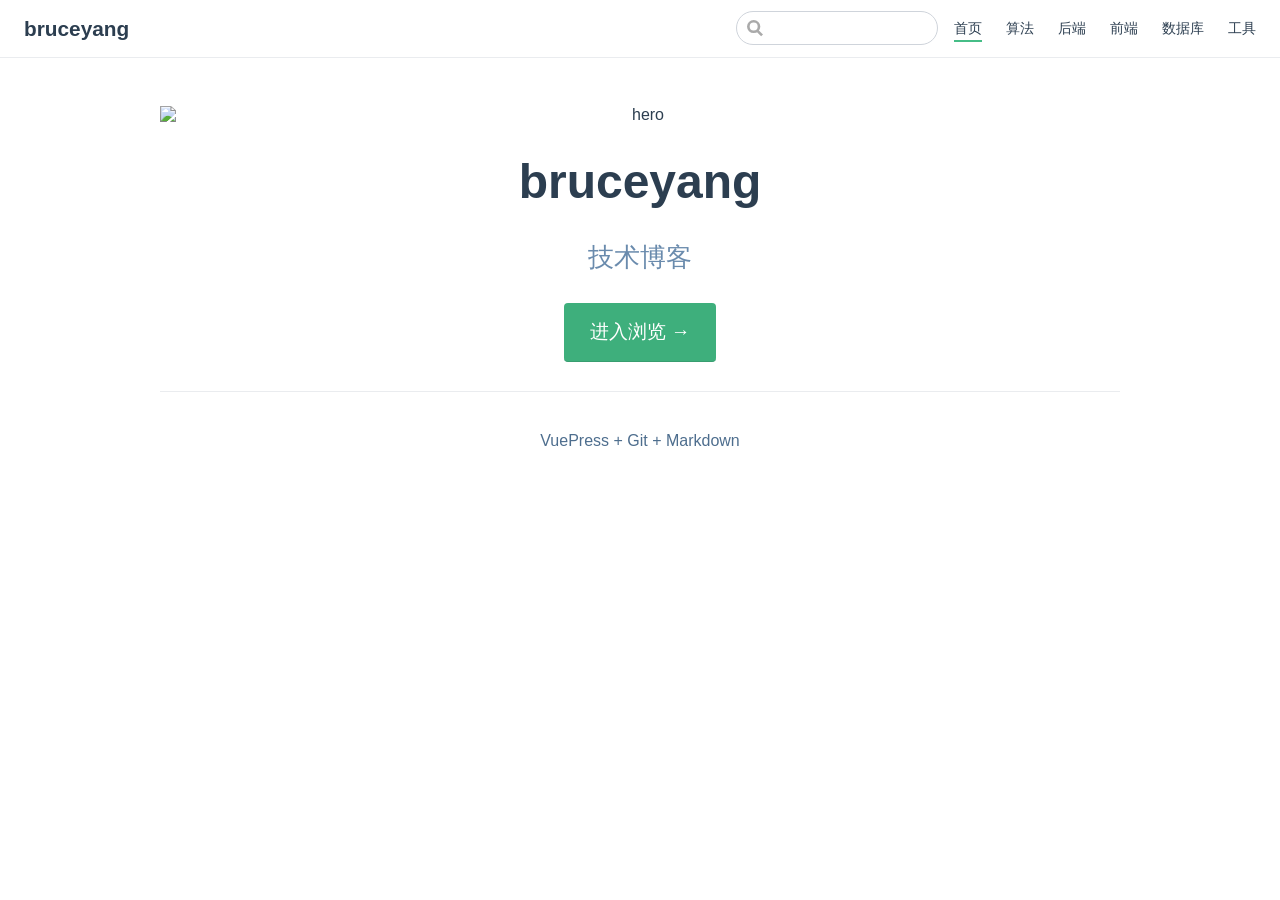
==== index.html @ 674633bb "deploy" ====
<!DOCTYPE html>
<html lang="en-US">
  <head>
    <meta charset="utf-8">
    <meta name="viewport" content="width=device-width,initial-scale=1">
    <title>bruceyang</title>
    <meta name="generator" content="VuePress 1.7.1">
    <link rel="shortcut icon" href="https://avatars1.githubusercontent.com/u/33708068?s=400&amp;u=45d2437867b7706283aa9f1b7300b822e9c85f1b&amp;v=4">
    <link rel="apple-touch-icon" href="https://avatars1.githubusercontent.com/u/33708068?s=400&amp;u=45d2437867b7706283aa9f1b7300b822e9c85f1b&amp;v=4">
    <meta name="description" content="技术博客">
    <meta name="theme-color" content="#3eaf7c">
    <meta name="apple-mobile-web-app-capable" content="yes">
    <meta name="apple-mobile-web-app-status-bar-style" content="black">
    
    <link rel="preload" href="/assets/css/0.styles.e09f4a35.css" as="style"><link rel="preload" href="/assets/js/app.767480c9.js" as="script"><link rel="preload" href="/assets/js/2.3d662a95.js" as="script"><link rel="preload" href="/assets/js/11.85c9d756.js" as="script"><link rel="prefetch" href="/assets/js/10.1e893d32.js"><link rel="prefetch" href="/assets/js/12.300bacba.js"><link rel="prefetch" href="/assets/js/3.816dc6c0.js"><link rel="prefetch" href="/assets/js/4.25270e6b.js"><link rel="prefetch" href="/assets/js/5.0064911a.js"><link rel="prefetch" href="/assets/js/6.7d0ef18d.js"><link rel="prefetch" href="/assets/js/7.396624dc.js"><link rel="prefetch" href="/assets/js/8.11a7ebdc.js"><link rel="prefetch" href="/assets/js/9.10352a20.js">
    <link rel="stylesheet" href="/assets/css/0.styles.e09f4a35.css">
  </head>
  <body>
    <div id="app" data-server-rendered="true"><div class="theme-container no-sidebar"><header class="navbar"><div class="sidebar-button"><svg xmlns="http://www.w3.org/2000/svg" aria-hidden="true" role="img" viewBox="0 0 448 512" class="icon"><path fill="currentColor" d="M436 124H12c-6.627 0-12-5.373-12-12V80c0-6.627 5.373-12 12-12h424c6.627 0 12 5.373 12 12v32c0 6.627-5.373 12-12 12zm0 160H12c-6.627 0-12-5.373-12-12v-32c0-6.627 5.373-12 12-12h424c6.627 0 12 5.373 12 12v32c0 6.627-5.373 12-12 12zm0 160H12c-6.627 0-12-5.373-12-12v-32c0-6.627 5.373-12 12-12h424c6.627 0 12 5.373 12 12v32c0 6.627-5.373 12-12 12z"></path></svg></div> <a href="/" aria-current="page" class="home-link router-link-exact-active router-link-active"><!----> <span class="site-name">bruceyang</span></a> <div class="links"><div class="search-box"><input aria-label="Search" autocomplete="off" spellcheck="false" value=""> <!----></div> <nav class="nav-links can-hide"><div class="nav-item"><a href="/" aria-current="page" class="nav-link router-link-exact-active router-link-active">
  首页
</a></div><div class="nav-item"><a href="/Algorithm/" class="nav-link">
  算法
</a></div><div class="nav-item"><a href="/Java/" class="nav-link">
  后端
</a></div><div class="nav-item"><a href="/Frontend/" class="nav-link">
  前端
</a></div><div class="nav-item"><a href="/Database/" class="nav-link">
  数据库
</a></div><div class="nav-item"><a href="/Tools/" class="nav-link">
  工具
</a></div> <!----></nav></div></header> <div class="sidebar-mask"></div> <aside class="sidebar"><nav class="nav-links"><div class="nav-item"><a href="/" aria-current="page" class="nav-link router-link-exact-active router-link-active">
  首页
</a></div><div class="nav-item"><a href="/Algorithm/" class="nav-link">
  算法
</a></div><div class="nav-item"><a href="/Java/" class="nav-link">
  后端
</a></div><div class="nav-item"><a href="/Frontend/" class="nav-link">
  前端
</a></div><div class="nav-item"><a href="/Database/" class="nav-link">
  数据库
</a></div><div class="nav-item"><a href="/Tools/" class="nav-link">
  工具
</a></div> <!----></nav>  <!----> </aside> <main aria-labelledby="main-title" class="home"><header class="hero"><img src="https://avatars1.githubusercontent.com/u/33708068?s=400&amp;u=45d2437867b7706283aa9f1b7300b822e9c85f1b&amp;v=4" alt="hero"> <h1 id="main-title">
      bruceyang
    </h1> <p class="description">
      技术博客
    </p> <p class="action"><a href="/Database/" class="nav-link action-button">
  进入浏览 →
</a></p></header> <!----> <div class="theme-default-content custom content__default"></div> <div class="footer">
    VuePress + Git + Markdown
  </div></main></div><div class="global-ui"><!----></div></div>
    <script src="/assets/js/app.767480c9.js" defer></script><script src="/assets/js/2.3d662a95.js" defer></script><script src="/assets/js/11.85c9d756.js" defer></script>
  </body>
</html>
---- assets/css/0.styles.e09f4a35.css ----
.medium-zoom-overlay{z-index:100}.medium-zoom-overlay~img{z-index:101}code[class*=language-],pre[class*=language-]{color:#ccc;background:none;font-family:Consolas,Monaco,Andale Mono,Ubuntu Mono,monospace;font-size:1em;text-align:left;white-space:pre;word-spacing:normal;word-break:normal;word-wrap:normal;line-height:1.5;-moz-tab-size:4;-o-tab-size:4;tab-size:4;-webkit-hyphens:none;-ms-hyphens:none;hyphens:none}pre[class*=language-]{padding:1em;margin:.5em 0;overflow:auto}:not(pre)>code[class*=language-],pre[class*=language-]{background:#2d2d2d}:not(pre)>code[class*=language-]{padding:.1em;border-radius:.3em;white-space:normal}.token.block-comment,.token.cdata,.token.comment,.token.doctype,.token.prolog{color:#999}.token.punctuation{color:#ccc}.token.attr-name,.token.deleted,.token.namespace,.token.tag{color:#e2777a}.token.function-name{color:#6196cc}.token.boolean,.token.function,.token.number{color:#f08d49}.token.class-name,.token.constant,.token.property,.token.symbol{color:#f8c555}.token.atrule,.token.builtin,.token.important,.token.keyword,.token.selector{color:#cc99cd}.token.attr-value,.token.char,.token.regex,.token.string,.token.variable{color:#7ec699}.token.entity,.token.operator,.token.url{color:#67cdcc}.token.bold,.token.important{font-weight:700}.token.italic{font-style:italic}.token.entity{cursor:help}.token.inserted{color:green}.theme-default-content code{color:#476582;padding:.25rem .5rem;margin:0;font-size:.85em;background-color:rgba(27,31,35,.05);border-radius:3px}.theme-default-content code .token.deleted{color:#ec5975}.theme-default-content code .token.inserted{color:#3eaf7c}.theme-default-content pre,.theme-default-content pre[class*=language-]{line-height:1.4;padding:1.25rem 1.5rem;margin:.85rem 0;background-color:#282c34;border-radius:6px;overflow:auto}.theme-default-content pre[class*=language-] code,.theme-default-content pre code{color:#fff;padding:0;background-color:transparent;border-radius:0}div[class*=language-]{position:relative;background-color:#282c34;border-radius:6px}div[class*=language-] .highlight-lines{-webkit-user-select:none;-ms-user-select:none;user-select:none;padding-top:1.3rem;position:absolute;top:0;left:0;width:100%;line-height:1.4}div[class*=language-] .highlight-lines .highlighted{background-color:rgba(0,0,0,.66)}div[class*=language-] pre,div[class*=language-] pre[class*=language-]{background:transparent;position:relative;z-index:1}div[class*=language-]:before{position:absolute;z-index:3;top:.8em;right:1em;font-size:.75rem;color:hsla(0,0%,100%,.4)}div[class*=language-]:not(.line-numbers-mode) .line-numbers-wrapper{display:none}div[class*=language-].line-numbers-mode .highlight-lines .highlighted{position:relative}div[class*=language-].line-numbers-mode .highlight-lines .highlighted:before{content:" ";position:absolute;z-index:3;left:0;top:0;display:block;width:3.5rem;height:100%;background-color:rgba(0,0,0,.66)}div[class*=language-].line-numbers-mode pre{padding-left:4.5rem;vertical-align:middle}div[class*=language-].line-numbers-mode .line-numbers-wrapper{position:absolute;top:0;width:3.5rem;text-align:center;color:hsla(0,0%,100%,.3);padding:1.25rem 0;line-height:1.4}div[class*=language-].line-numbers-mode .line-numbers-wrapper br{-webkit-user-select:none;-ms-user-select:none;user-select:none}div[class*=language-].line-numbers-mode .line-numbers-wrapper .line-number{position:relative;z-index:4;-webkit-user-select:none;-ms-user-select:none;user-select:none;font-size:.85em}div[class*=language-].line-numbers-mode:after{content:"";position:absolute;z-index:2;top:0;left:0;width:3.5rem;height:100%;border-radius:6px 0 0 6px;border-right:1px solid rgba(0,0,0,.66);background-color:#282c34}div[class~=language-js]:before{content:"js"}div[class~=language-ts]:before{content:"ts"}div[class~=language-html]:before{content:"html"}div[class~=language-md]:before{content:"md"}div[class~=language-vue]:before{content:"vue"}div[class~=language-css]:before{content:"css"}div[class~=language-sass]:before{content:"sass"}div[class~=language-scss]:before{content:"scss"}div[class~=language-less]:before{content:"less"}div[class~=language-stylus]:before{content:"stylus"}div[class~=language-go]:before{content:"go"}div[class~=language-java]:before{content:"java"}div[class~=language-c]:before{content:"c"}div[class~=language-sh]:before{content:"sh"}div[class~=language-yaml]:before{content:"yaml"}div[class~=language-py]:before{content:"py"}div[class~=language-docker]:before{content:"docker"}div[class~=language-dockerfile]:before{content:"dockerfile"}div[class~=language-makefile]:before{content:"makefile"}div[class~=language-javascript]:before{content:"js"}div[class~=language-typescript]:before{content:"ts"}div[class~=language-markup]:before{content:"html"}div[class~=language-markdown]:before{content:"md"}div[class~=language-json]:before{content:"json"}div[class~=language-ruby]:before{content:"rb"}div[class~=language-python]:before{content:"py"}div[class~=language-bash]:before{content:"sh"}div[class~=language-php]:before{content:"php"}.custom-block .custom-block-title{font-weight:600;margin-bottom:-.4rem}.custom-block.danger,.custom-block.tip,.custom-block.warning{padding:.1rem 1.5rem;border-left-width:.5rem;border-left-style:solid;margin:1rem 0}.custom-block.tip{background-color:#f3f5f7;border-color:#42b983}.custom-block.warning{background-color:rgba(255,229,100,.3);border-color:#e7c000;color:#6b5900}.custom-block.warning .custom-block-title{color:#b29400}.custom-block.warning a{color:#2c3e50}.custom-block.danger{background-color:#ffe6e6;border-color:#c00;color:#4d0000}.custom-block.danger .custom-block-title{color:#900}.custom-block.danger a{color:#2c3e50}.custom-block.details{display:block;position:relative;border-radius:2px;margin:1.6em 0;padding:1.6em;background-color:#eee}.custom-block.details h4{margin-top:0}.custom-block.details figure:last-child,.custom-block.details p:last-child{margin-bottom:0;padding-bottom:0}.custom-block.details summary{outline:none;cursor:pointer}.arrow{display:inline-block;width:0;height:0}.arrow.up{border-bottom:6px solid #ccc}.arrow.down,.arrow.up{border-left:4px solid transparent;border-right:4px solid transparent}.arrow.down{border-top:6px solid #ccc}.arrow.right{border-left:6px solid #ccc}.arrow.left,.arrow.right{border-top:4px solid transparent;border-bottom:4px solid transparent}.arrow.left{border-right:6px solid #ccc}.theme-default-content:not(.custom){max-width:740px;margin:0 auto;padding:2rem 2.5rem}@media (max-width:959px){.theme-default-content:not(.custom){padding:2rem}}@media (max-width:419px){.theme-default-content:not(.custom){padding:1.5rem}}.table-of-contents .badge{vertical-align:middle}body,html{padding:0;margin:0;background-color:#fff}body{font-family:-apple-system,BlinkMacSystemFont,Segoe UI,Roboto,Oxygen,Ubuntu,Cantarell,Fira Sans,Droid Sans,Helvetica Neue,sans-serif;-webkit-font-smoothing:antialiased;-moz-osx-font-smoothing:grayscale;font-size:16px;color:#2c3e50}.page{padding-left:20rem}.navbar{z-index:20;right:0;height:3.6rem;background-color:#fff;box-sizing:border-box;border-bottom:1px solid #eaecef}.navbar,.sidebar-mask{position:fixed;top:0;left:0}.sidebar-mask{z-index:9;width:100vw;height:100vh;display:none}.sidebar{font-size:16px;background-color:#fff;width:20rem;position:fixed;z-index:10;margin:0;top:3.6rem;left:0;bottom:0;box-sizing:border-box;border-right:1px solid #eaecef;overflow-y:auto}.theme-default-content:not(.custom)>:first-child{margin-top:3.6rem}.theme-default-content:not(.custom) a:hover{text-decoration:underline}.theme-default-content:not(.custom) p.demo{padding:1rem 1.5rem;border:1px solid #ddd;border-radius:4px}.theme-default-content:not(.custom) img{max-width:100%}.theme-default-content.custom{padding:0;margin:0}.theme-default-content.custom img{max-width:100%}a{font-weight:500;text-decoration:none}a,p a code{color:#3eaf7c}p a code{font-weight:400}kbd{background:#eee;border:.15rem solid #ddd;border-bottom:.25rem solid #ddd;border-radius:.15rem;padding:0 .15em}blockquote{font-size:1rem;color:#999;border-left:.2rem solid #dfe2e5;margin:1rem 0;padding:.25rem 0 .25rem 1rem}blockquote>p{margin:0}ol,ul{padding-left:1.2em}strong{font-weight:600}h1,h2,h3,h4,h5,h6{font-weight:600;line-height:1.25}.theme-default-content:not(.custom)>h1,.theme-default-content:not(.custom)>h2,.theme-default-content:not(.custom)>h3,.theme-default-content:not(.custom)>h4,.theme-default-content:not(.custom)>h5,.theme-default-content:not(.custom)>h6{margin-top:-3.1rem;padding-top:4.6rem;margin-bottom:0}.theme-default-content:not(.custom)>h1:first-child,.theme-default-content:not(.custom)>h2:first-child,.theme-default-content:not(.custom)>h3:first-child,.theme-default-content:not(.custom)>h4:first-child,.theme-default-content:not(.custom)>h5:first-child,.theme-default-content:not(.custom)>h6:first-child{margin-top:-1.5rem;margin-bottom:1rem}.theme-default-content:not(.custom)>h1:first-child+.custom-block,.theme-default-content:not(.custom)>h1:first-child+p,.theme-default-content:not(.custom)>h1:first-child+pre,.theme-default-content:not(.custom)>h2:first-child+.custom-block,.theme-default-content:not(.custom)>h2:first-child+p,.theme-default-content:not(.custom)>h2:first-child+pre,.theme-default-content:not(.custom)>h3:first-child+.custom-block,.theme-default-content:not(.custom)>h3:first-child+p,.theme-default-content:not(.custom)>h3:first-child+pre,.theme-default-content:not(.custom)>h4:first-child+.custom-block,.theme-default-content:not(.custom)>h4:first-child+p,.theme-default-content:not(.custom)>h4:first-child+pre,.theme-default-content:not(.custom)>h5:first-child+.custom-block,.theme-default-content:not(.custom)>h5:first-child+p,.theme-default-content:not(.custom)>h5:first-child+pre,.theme-default-content:not(.custom)>h6:first-child+.custom-block,.theme-default-content:not(.custom)>h6:first-child+p,.theme-default-content:not(.custom)>h6:first-child+pre{margin-top:2rem}h1:hover .header-anchor,h2:hover .header-anchor,h3:hover .header-anchor,h4:hover .header-anchor,h5:hover .header-anchor,h6:hover .header-anchor{opacity:1}h1{font-size:2.2rem}h2{font-size:1.65rem;padding-bottom:.3rem;border-bottom:1px solid #eaecef}h3{font-size:1.35rem}a.header-anchor{font-size:.85em;float:left;margin-left:-.87em;padding-right:.23em;margin-top:.125em;opacity:0}a.header-anchor:hover{text-decoration:none}.line-number,code,kbd{font-family:source-code-pro,Menlo,Monaco,Consolas,Courier New,monospace}ol,p,ul{line-height:1.7}hr{border:0;border-top:1px solid #eaecef}table{border-collapse:collapse;margin:1rem 0;display:block;overflow-x:auto}tr{border-top:1px solid #dfe2e5}tr:nth-child(2n){background-color:#f6f8fa}td,th{border:1px solid #dfe2e5;padding:.6em 1em}.theme-container.sidebar-open .sidebar-mask{display:block}.theme-container.no-navbar .theme-default-content:not(.custom)>h1,.theme-container.no-navbar h2,.theme-container.no-navbar h3,.theme-container.no-navbar h4,.theme-container.no-navbar h5,.theme-container.no-navbar h6{margin-top:1.5rem;padding-top:0}.theme-container.no-navbar .sidebar{top:0}@media (min-width:720px){.theme-container.no-sidebar .sidebar{display:none}.theme-container.no-sidebar .page{padding-left:0}}@media (max-width:959px){.sidebar{font-size:15px;width:16.4rem}.page{padding-left:16.4rem}}@media (max-width:719px){.sidebar{top:0;padding-top:3.6rem;transform:translateX(-100%);transition:transform .2s ease}.page{padding-left:0}.theme-container.sidebar-open .sidebar{transform:translateX(0)}.theme-container.no-navbar .sidebar{padding-top:0}}@media (max-width:419px){h1{font-size:1.9rem}.theme-default-content div[class*=language-]{margin:.85rem -1.5rem;border-radius:0}}#nprogress{pointer-events:none}#nprogress .bar{background:#3eaf7c;position:fixed;z-index:1031;top:0;left:0;width:100%;height:2px}#nprogress .peg{display:block;position:absolute;right:0;width:100px;height:100%;box-shadow:0 0 10px #3eaf7c,0 0 5px #3eaf7c;opacity:1;transform:rotate(3deg) translateY(-4px)}#nprogress .spinner{display:block;position:fixed;z-index:1031;top:15px;right:15px}#nprogress .spinner-icon{width:18px;height:18px;box-sizing:border-box;border-color:#3eaf7c transparent transparent #3eaf7c;border-style:solid;border-width:2px;border-radius:50%;-webkit-animation:nprogress-spinner .4s linear infinite;animation:nprogress-spinner .4s linear infinite}.nprogress-custom-parent{overflow:hidden;position:relative}.nprogress-custom-parent #nprogress .bar,.nprogress-custom-parent #nprogress .spinner{position:absolute}@-webkit-keyframes nprogress-spinner{0%{transform:rotate(0deg)}to{transform:rotate(1turn)}}@keyframes nprogress-spinner{0%{transform:rotate(0deg)}to{transform:rotate(1turn)}}html{scroll-behavior:smooth}.go-to-top[data-v-5fd4ef0c]{cursor:pointer;position:fixed;bottom:2rem;right:2.5rem;width:2rem;color:#3eaf7c;z-index:1}.go-to-top[data-v-5fd4ef0c]:hover{color:#72cda4}@media (max-width:959px){.go-to-top[data-v-5fd4ef0c]{display:none}}.fade-enter-active[data-v-5fd4ef0c],.fade-leave-active[data-v-5fd4ef0c]{transition:opacity .3s}.fade-enter[data-v-5fd4ef0c],.fade-leave-to[data-v-5fd4ef0c]{opacity:0}.icon.outbound{color:#aaa;display:inline-block;vertical-align:middle;position:relative;top:-1px}.sr-only{position:absolute;width:1px;height:1px;padding:0;margin:-1px;overflow:hidden;clip:rect(0,0,0,0);white-space:nowrap;border-width:0}.home{padding:3.6rem 2rem 0;max-width:960px;margin:0 auto;display:block}.home .hero{text-align:center}.home .hero img{max-width:100%;max-height:280px;display:block;margin:3rem auto 1.5rem}.home .hero h1{font-size:3rem}.home .hero .action,.home .hero .description,.home .hero h1{margin:1.8rem auto}.home .hero .description{max-width:35rem;font-size:1.6rem;line-height:1.3;color:#6a8bad}.home .hero .action-button{display:inline-block;font-size:1.2rem;color:#fff;background-color:#3eaf7c;padding:.8rem 1.6rem;border-radius:4px;transition:background-color .1s ease;box-sizing:border-box;border-bottom:1px solid #389d70}.home .hero .action-button:hover{background-color:#4abf8a}.home .features{border-top:1px solid #eaecef;padding:1.2rem 0;margin-top:2.5rem;display:flex;flex-wrap:wrap;align-items:flex-start;align-content:stretch;justify-content:space-between}.home .feature{flex-grow:1;flex-basis:30%;max-width:30%}.home .feature h2{font-size:1.4rem;font-weight:500;border-bottom:none;padding-bottom:0;color:#3a5169}.home .feature p{color:#4e6e8e}.home .footer{padding:2.5rem;border-top:1px solid #eaecef;text-align:center;color:#4e6e8e}@media (max-width:719px){.home .features{flex-direction:column}.home .feature{max-width:100%;padding:0 2.5rem}}@media (max-width:419px){.home{padding-left:1.5rem;padding-right:1.5rem}.home .hero img{max-height:210px;margin:2rem auto 1.2rem}.home .hero h1{font-size:2rem}.home .hero .action,.home .hero .description,.home .hero h1{margin:1.2rem auto}.home .hero .description{font-size:1.2rem}.home .hero .action-button{font-size:1rem;padding:.6rem 1.2rem}.home .feature h2{font-size:1.25rem}}.search-box{display:inline-block;position:relative;margin-right:1rem}.search-box input{cursor:text;width:10rem;height:2rem;color:#4e6e8e;display:inline-block;border:1px solid #cfd4db;border-radius:2rem;font-size:.9rem;line-height:2rem;padding:0 .5rem 0 2rem;outline:none;transition:all .2s ease;background:#fff url(/assets/img/search.83621669.svg) .6rem .5rem no-repeat;background-size:1rem}.search-box input:focus{cursor:auto;border-color:#3eaf7c}.search-box .suggestions{background:#fff;width:20rem;position:absolute;top:2rem;border:1px solid #cfd4db;border-radius:6px;padding:.4rem;list-style-type:none}.search-box .suggestions.align-right{right:0}.search-box .suggestion{line-height:1.4;padding:.4rem .6rem;border-radius:4px;cursor:pointer}.search-box .suggestion a{white-space:normal;color:#5d82a6}.search-box .suggestion a .page-title{font-weight:600}.search-box .suggestion a .header{font-size:.9em;margin-left:.25em}.search-box .suggestion.focused{background-color:#f3f4f5}.search-box .suggestion.focused a{color:#3eaf7c}@media (max-width:959px){.search-box input{cursor:pointer;width:0;border-color:transparent;position:relative}.search-box input:focus{cursor:text;left:0;width:10rem}}@media (-ms-high-contrast:none){.search-box input{height:2rem}}@media (max-width:959px) and (min-width:719px){.search-box .suggestions{left:0}}@media (max-width:719px){.search-box{margin-right:0}.search-box input{left:1rem}.search-box .suggestions{right:0}}@media (max-width:419px){.search-box .suggestions{width:calc(100vw - 4rem)}.search-box input:focus{width:8rem}}.sidebar-button{cursor:pointer;display:none;width:1.25rem;height:1.25rem;position:absolute;padding:.6rem;top:.6rem;left:1rem}.sidebar-button .icon{display:block;width:1.25rem;height:1.25rem}@media (max-width:719px){.sidebar-button{display:block}}.dropdown-enter,.dropdown-leave-to{height:0!important}.dropdown-wrapper{cursor:pointer}.dropdown-wrapper .dropdown-title,.dropdown-wrapper .mobile-dropdown-title{display:block;font-size:.9rem;font-family:inherit;cursor:inherit;padding:inherit;line-height:1.4rem;background:transparent;border:none;font-weight:500;color:#2c3e50}.dropdown-wrapper .dropdown-title:hover,.dropdown-wrapper .mobile-dropdown-title:hover{border-color:transparent}.dropdown-wrapper .dropdown-title .arrow,.dropdown-wrapper .mobile-dropdown-title .arrow{vertical-align:middle;margin-top:-1px;margin-left:.4rem}.dropdown-wrapper .mobile-dropdown-title{display:none;font-weight:600}.dropdown-wrapper .mobile-dropdown-title font-size inherit:hover{color:#3eaf7c}.dropdown-wrapper .nav-dropdown .dropdown-item{color:inherit;line-height:1.7rem}.dropdown-wrapper .nav-dropdown .dropdown-item h4{margin:.45rem 0 0;border-top:1px solid #eee;padding:1rem 1.5rem .45rem 1.25rem}.dropdown-wrapper .nav-dropdown .dropdown-item .dropdown-subitem-wrapper{padding:0;list-style:none}.dropdown-wrapper .nav-dropdown .dropdown-item .dropdown-subitem-wrapper .dropdown-subitem{font-size:.9em}.dropdown-wrapper .nav-dropdown .dropdown-item a{display:block;line-height:1.7rem;position:relative;border-bottom:none;font-weight:400;margin-bottom:0;padding:0 1.5rem 0 1.25rem}.dropdown-wrapper .nav-dropdown .dropdown-item a.router-link-active,.dropdown-wrapper .nav-dropdown .dropdown-item a:hover{color:#3eaf7c}.dropdown-wrapper .nav-dropdown .dropdown-item a.router-link-active:after{content:"";width:0;height:0;border-left:5px solid #3eaf7c;border-top:3px solid transparent;border-bottom:3px solid transparent;position:absolute;top:calc(50% - 2px);left:9px}.dropdown-wrapper .nav-dropdown .dropdown-item:first-child h4{margin-top:0;padding-top:0;border-top:0}@media (max-width:719px){.dropdown-wrapper.open .dropdown-title{margin-bottom:.5rem}.dropdown-wrapper .dropdown-title{display:none}.dropdown-wrapper .mobile-dropdown-title{display:block}.dropdown-wrapper .nav-dropdown{transition:height .1s ease-out;overflow:hidden}.dropdown-wrapper .nav-dropdown .dropdown-item h4{border-top:0;margin-top:0;padding-top:0}.dropdown-wrapper .nav-dropdown .dropdown-item>a,.dropdown-wrapper .nav-dropdown .dropdown-item h4{font-size:15px;line-height:2rem}.dropdown-wrapper .nav-dropdown .dropdown-item .dropdown-subitem{font-size:14px;padding-left:1rem}}@media (min-width:719px){.dropdown-wrapper{height:1.8rem}.dropdown-wrapper.open .nav-dropdown,.dropdown-wrapper:hover .nav-dropdown{display:block!important}.dropdown-wrapper.open:blur{display:none}.dropdown-wrapper .nav-dropdown{display:none;height:auto!important;box-sizing:border-box;max-height:calc(100vh - 2.7rem);overflow-y:auto;position:absolute;top:100%;right:0;background-color:#fff;padding:.6rem 0;border:1px solid;border-color:#ddd #ddd #ccc;text-align:left;border-radius:.25rem;white-space:nowrap;margin:0}}.nav-links{display:inline-block}.nav-links a{line-height:1.4rem;color:inherit}.nav-links a.router-link-active,.nav-links a:hover{color:#3eaf7c}.nav-links .nav-item{position:relative;display:inline-block;margin-left:1.5rem;line-height:2rem}.nav-links .nav-item:first-child{margin-left:0}.nav-links .repo-link{margin-left:1.5rem}@media (max-width:719px){.nav-links .nav-item,.nav-links .repo-link{margin-left:0}}@media (min-width:719px){.nav-links a.router-link-active,.nav-links a:hover{color:#2c3e50}.nav-item>a:not(.external).router-link-active,.nav-item>a:not(.external):hover{margin-bottom:-2px;border-bottom:2px solid #46bd87}}.navbar{padding:.7rem 1.5rem;line-height:2.2rem}.navbar a,.navbar img,.navbar span{display:inline-block}.navbar .logo{height:2.2rem;min-width:2.2rem;margin-right:.8rem;vertical-align:top}.navbar .site-name{font-size:1.3rem;font-weight:600;color:#2c3e50;position:relative}.navbar .links{padding-left:1.5rem;box-sizing:border-box;background-color:#fff;white-space:nowrap;font-size:.9rem;position:absolute;right:1.5rem;top:.7rem;display:flex}.navbar .links .search-box{flex:0 0 auto;vertical-align:top}@media (max-width:719px){.navbar{padding-left:4rem}.navbar .can-hide{display:none}.navbar .links{padding-left:1.5rem}.navbar .site-name{width:calc(100vw - 9.4rem);overflow:hidden;white-space:nowrap;text-overflow:ellipsis}}.page-edit{max-width:740px;margin:0 auto;padding:2rem 2.5rem}@media (max-width:959px){.page-edit{padding:2rem}}@media (max-width:419px){.page-edit{padding:1.5rem}}.page-edit{padding-top:1rem;padding-bottom:1rem;overflow:auto}.page-edit .edit-link{display:inline-block}.page-edit .edit-link a{color:#4e6e8e;margin-right:.25rem}.page-edit .last-updated{float:right;font-size:.9em}.page-edit .last-updated .prefix{font-weight:500;color:#4e6e8e}.page-edit .last-updated .time{font-weight:400;color:#767676}@media (max-width:719px){.page-edit .edit-link{margin-bottom:.5rem}.page-edit .last-updated{font-size:.8em;float:none;text-align:left}}.page-nav{max-width:740px;margin:0 auto;padding:2rem 2.5rem}@media (max-width:959px){.page-nav{padding:2rem}}@media (max-width:419px){.page-nav{padding:1.5rem}}.page-nav{padding-top:1rem;padding-bottom:0}.page-nav .inner{min-height:2rem;margin-top:0;border-top:1px solid #eaecef;padding-top:1rem;overflow:auto}.page-nav .next{float:right}.page{padding-bottom:2rem;display:block}.sidebar-group .sidebar-group{padding-left:.5em}.sidebar-group:not(.collapsable) .sidebar-heading:not(.clickable){cursor:auto;color:inherit}.sidebar-group.is-sub-group{padding-left:0}.sidebar-group.is-sub-group>.sidebar-heading{font-size:.95em;line-height:1.4;font-weight:400;padding-left:2rem}.sidebar-group.is-sub-group>.sidebar-heading:not(.clickable){opacity:.5}.sidebar-group.is-sub-group>.sidebar-group-items{padding-left:1rem}.sidebar-group.is-sub-group>.sidebar-group-items>li>.sidebar-link{font-size:.95em;border-left:none}.sidebar-group.depth-2>.sidebar-heading{border-left:none}.sidebar-heading{color:#2c3e50;transition:color .15s ease;cursor:pointer;font-size:1.1em;font-weight:700;padding:.35rem 1.5rem .35rem 1.25rem;width:100%;box-sizing:border-box;margin:0;border-left:.25rem solid transparent}.sidebar-heading.open,.sidebar-heading:hover{color:inherit}.sidebar-heading .arrow{position:relative;top:-.12em;left:.5em}.sidebar-heading.clickable.active{font-weight:600;color:#3eaf7c;border-left-color:#3eaf7c}.sidebar-heading.clickable:hover{color:#3eaf7c}.sidebar-group-items{transition:height .1s ease-out;font-size:.95em;overflow:hidden}.sidebar .sidebar-sub-headers{padding-left:1rem;font-size:.95em}a.sidebar-link{font-size:1em;font-weight:400;display:inline-block;color:#2c3e50;border-left:.25rem solid transparent;padding:.35rem 1rem .35rem 1.25rem;line-height:1.4;width:100%;box-sizing:border-box}a.sidebar-link:hover{color:#3eaf7c}a.sidebar-link.active{font-weight:600;color:#3eaf7c;border-left-color:#3eaf7c}.sidebar-group a.sidebar-link{padding-left:2rem}.sidebar-sub-headers a.sidebar-link{padding-top:.25rem;padding-bottom:.25rem;border-left:none}.sidebar-sub-headers a.sidebar-link.active{font-weight:500}.sidebar ul{padding:0;margin:0;list-style-type:none}.sidebar a{display:inline-block}.sidebar .nav-links{display:none;border-bottom:1px solid #eaecef;padding:.5rem 0 .75rem}.sidebar .nav-links a{font-weight:600}.sidebar .nav-links .nav-item,.sidebar .nav-links .repo-link{display:block;line-height:1.25rem;font-size:1.1em;padding:.5rem 0 .5rem 1.5rem}.sidebar>.sidebar-links{padding:1.5rem 0}.sidebar>.sidebar-links>li>a.sidebar-link{font-size:1.1em;line-height:1.7;font-weight:700}.sidebar>.sidebar-links>li:not(:first-child){margin-top:.75rem}@media (max-width:719px){.sidebar .nav-links{display:block}.sidebar .nav-links .dropdown-wrapper .nav-dropdown .dropdown-item a.router-link-active:after{top:calc(1rem - 2px)}.sidebar>.sidebar-links{padding:1rem 0}}.badge[data-v-15b7b770]{display:inline-block;font-size:14px;height:18px;line-height:18px;border-radius:3px;padding:0 6px;color:#fff}.badge.green[data-v-15b7b770],.badge.tip[data-v-15b7b770],.badge[data-v-15b7b770]{background-color:#42b983}.badge.error[data-v-15b7b770]{background-color:#da5961}.badge.warn[data-v-15b7b770],.badge.warning[data-v-15b7b770],.badge.yellow[data-v-15b7b770]{background-color:#e7c000}.badge+.badge[data-v-15b7b770]{margin-left:5px}.theme-code-block[data-v-6d04095e]{display:none}.theme-code-block__active[data-v-6d04095e]{display:block}.theme-code-block>pre[data-v-6d04095e]{background-color:orange}.theme-code-group__nav[data-v-32c2d7ed]{margin-bottom:-35px;background-color:#282c34;padding-bottom:22px;border-top-left-radius:6px;border-top-right-radius:6px;padding-left:10px;padding-top:10px}.theme-code-group__ul[data-v-32c2d7ed]{margin:auto 0;padding-left:0;display:inline-flex;list-style:none}.theme-code-group__nav-tab[data-v-32c2d7ed]{border:0;padding:5px;cursor:pointer;background-color:transparent;font-size:.85em;line-height:1.4;color:hsla(0,0%,100%,.9);font-weight:600}.theme-code-group__nav-tab-active[data-v-32c2d7ed]{border-bottom:1px solid #42b983}.pre-blank[data-v-32c2d7ed]{color:#42b983}
---- assets/css/0.styles.e09f4a35.css ----
.medium-zoom-overlay{z-index:100}.medium-zoom-overlay~img{z-index:101}code[class*=language-],pre[class*=language-]{color:#ccc;background:none;font-family:Consolas,Monaco,Andale Mono,Ubuntu Mono,monospace;font-size:1em;text-align:left;white-space:pre;word-spacing:normal;word-break:normal;word-wrap:normal;line-height:1.5;-moz-tab-size:4;-o-tab-size:4;tab-size:4;-webkit-hyphens:none;-ms-hyphens:none;hyphens:none}pre[class*=language-]{padding:1em;margin:.5em 0;overflow:auto}:not(pre)>code[class*=language-],pre[class*=language-]{background:#2d2d2d}:not(pre)>code[class*=language-]{padding:.1em;border-radius:.3em;white-space:normal}.token.block-comment,.token.cdata,.token.comment,.token.doctype,.token.prolog{color:#999}.token.punctuation{color:#ccc}.token.attr-name,.token.deleted,.token.namespace,.token.tag{color:#e2777a}.token.function-name{color:#6196cc}.token.boolean,.token.function,.token.number{color:#f08d49}.token.class-name,.token.constant,.token.property,.token.symbol{color:#f8c555}.token.atrule,.token.builtin,.token.important,.token.keyword,.token.selector{color:#cc99cd}.token.attr-value,.token.char,.token.regex,.token.string,.token.variable{color:#7ec699}.token.entity,.token.operator,.token.url{color:#67cdcc}.token.bold,.token.important{font-weight:700}.token.italic{font-style:italic}.token.entity{cursor:help}.token.inserted{color:green}.theme-default-content code{color:#476582;padding:.25rem .5rem;margin:0;font-size:.85em;background-color:rgba(27,31,35,.05);border-radius:3px}.theme-default-content code .token.deleted{color:#ec5975}.theme-default-content code .token.inserted{color:#3eaf7c}.theme-default-content pre,.theme-default-content pre[class*=language-]{line-height:1.4;padding:1.25rem 1.5rem;margin:.85rem 0;background-color:#282c34;border-radius:6px;overflow:auto}.theme-default-content pre[class*=language-] code,.theme-default-content pre code{color:#fff;padding:0;background-color:transparent;border-radius:0}div[class*=language-]{position:relative;background-color:#282c34;border-radius:6px}div[class*=language-] .highlight-lines{-webkit-user-select:none;-ms-user-select:none;user-select:none;padding-top:1.3rem;position:absolute;top:0;left:0;width:100%;line-height:1.4}div[class*=language-] .highlight-lines .highlighted{background-color:rgba(0,0,0,.66)}div[class*=language-] pre,div[class*=language-] pre[class*=language-]{background:transparent;position:relative;z-index:1}div[class*=language-]:before{position:absolute;z-index:3;top:.8em;right:1em;font-size:.75rem;color:hsla(0,0%,100%,.4)}div[class*=language-]:not(.line-numbers-mode) .line-numbers-wrapper{display:none}div[class*=language-].line-numbers-mode .highlight-lines .highlighted{position:relative}div[class*=language-].line-numbers-mode .highlight-lines .highlighted:before{content:" ";position:absolute;z-index:3;left:0;top:0;display:block;width:3.5rem;height:100%;background-color:rgba(0,0,0,.66)}div[class*=language-].line-numbers-mode pre{padding-left:4.5rem;vertical-align:middle}div[class*=language-].line-numbers-mode .line-numbers-wrapper{position:absolute;top:0;width:3.5rem;text-align:center;color:hsla(0,0%,100%,.3);padding:1.25rem 0;line-height:1.4}div[class*=language-].line-numbers-mode .line-numbers-wrapper br{-webkit-user-select:none;-ms-user-select:none;user-select:none}div[class*=language-].line-numbers-mode .line-numbers-wrapper .line-number{position:relative;z-index:4;-webkit-user-select:none;-ms-user-select:none;user-select:none;font-size:.85em}div[class*=language-].line-numbers-mode:after{content:"";position:absolute;z-index:2;top:0;left:0;width:3.5rem;height:100%;border-radius:6px 0 0 6px;border-right:1px solid rgba(0,0,0,.66);background-color:#282c34}div[class~=language-js]:before{content:"js"}div[class~=language-ts]:before{content:"ts"}div[class~=language-html]:before{content:"html"}div[class~=language-md]:before{content:"md"}div[class~=language-vue]:before{content:"vue"}div[class~=language-css]:before{content:"css"}div[class~=language-sass]:before{content:"sass"}div[class~=language-scss]:before{content:"scss"}div[class~=language-less]:before{content:"less"}div[class~=language-stylus]:before{content:"stylus"}div[class~=language-go]:before{content:"go"}div[class~=language-java]:before{content:"java"}div[class~=language-c]:before{content:"c"}div[class~=language-sh]:before{content:"sh"}div[class~=language-yaml]:before{content:"yaml"}div[class~=language-py]:before{content:"py"}div[class~=language-docker]:before{content:"docker"}div[class~=language-dockerfile]:before{content:"dockerfile"}div[class~=language-makefile]:before{content:"makefile"}div[class~=language-javascript]:before{content:"js"}div[class~=language-typescript]:before{content:"ts"}div[class~=language-markup]:before{content:"html"}div[class~=language-markdown]:before{content:"md"}div[class~=language-json]:before{content:"json"}div[class~=language-ruby]:before{content:"rb"}div[class~=language-python]:before{content:"py"}div[class~=language-bash]:before{content:"sh"}div[class~=language-php]:before{content:"php"}.custom-block .custom-block-title{font-weight:600;margin-bottom:-.4rem}.custom-block.danger,.custom-block.tip,.custom-block.warning{padding:.1rem 1.5rem;border-left-width:.5rem;border-left-style:solid;margin:1rem 0}.custom-block.tip{background-color:#f3f5f7;border-color:#42b983}.custom-block.warning{background-color:rgba(255,229,100,.3);border-color:#e7c000;color:#6b5900}.custom-block.warning .custom-block-title{color:#b29400}.custom-block.warning a{color:#2c3e50}.custom-block.danger{background-color:#ffe6e6;border-color:#c00;color:#4d0000}.custom-block.danger .custom-block-title{color:#900}.custom-block.danger a{color:#2c3e50}.custom-block.details{display:block;position:relative;border-radius:2px;margin:1.6em 0;padding:1.6em;background-color:#eee}.custom-block.details h4{margin-top:0}.custom-block.details figure:last-child,.custom-block.details p:last-child{margin-bottom:0;padding-bottom:0}.custom-block.details summary{outline:none;cursor:pointer}.arrow{display:inline-block;width:0;height:0}.arrow.up{border-bottom:6px solid #ccc}.arrow.down,.arrow.up{border-left:4px solid transparent;border-right:4px solid transparent}.arrow.down{border-top:6px solid #ccc}.arrow.right{border-left:6px solid #ccc}.arrow.left,.arrow.right{border-top:4px solid transparent;border-bottom:4px solid transparent}.arrow.left{border-right:6px solid #ccc}.theme-default-content:not(.custom){max-width:740px;margin:0 auto;padding:2rem 2.5rem}@media (max-width:959px){.theme-default-content:not(.custom){padding:2rem}}@media (max-width:419px){.theme-default-content:not(.custom){padding:1.5rem}}.table-of-contents .badge{vertical-align:middle}body,html{padding:0;margin:0;background-color:#fff}body{font-family:-apple-system,BlinkMacSystemFont,Segoe UI,Roboto,Oxygen,Ubuntu,Cantarell,Fira Sans,Droid Sans,Helvetica Neue,sans-serif;-webkit-font-smoothing:antialiased;-moz-osx-font-smoothing:grayscale;font-size:16px;color:#2c3e50}.page{padding-left:20rem}.navbar{z-index:20;right:0;height:3.6rem;background-color:#fff;box-sizing:border-box;border-bottom:1px solid #eaecef}.navbar,.sidebar-mask{position:fixed;top:0;left:0}.sidebar-mask{z-index:9;width:100vw;height:100vh;display:none}.sidebar{font-size:16px;background-color:#fff;width:20rem;position:fixed;z-index:10;margin:0;top:3.6rem;left:0;bottom:0;box-sizing:border-box;border-right:1px solid #eaecef;overflow-y:auto}.theme-default-content:not(.custom)>:first-child{margin-top:3.6rem}.theme-default-content:not(.custom) a:hover{text-decoration:underline}.theme-default-content:not(.custom) p.demo{padding:1rem 1.5rem;border:1px solid #ddd;border-radius:4px}.theme-default-content:not(.custom) img{max-width:100%}.theme-default-content.custom{padding:0;margin:0}.theme-default-content.custom img{max-width:100%}a{font-weight:500;text-decoration:none}a,p a code{color:#3eaf7c}p a code{font-weight:400}kbd{background:#eee;border:.15rem solid #ddd;border-bottom:.25rem solid #ddd;border-radius:.15rem;padding:0 .15em}blockquote{font-size:1rem;color:#999;border-left:.2rem solid #dfe2e5;margin:1rem 0;padding:.25rem 0 .25rem 1rem}blockquote>p{margin:0}ol,ul{padding-left:1.2em}strong{font-weight:600}h1,h2,h3,h4,h5,h6{font-weight:600;line-height:1.25}.theme-default-content:not(.custom)>h1,.theme-default-content:not(.custom)>h2,.theme-default-content:not(.custom)>h3,.theme-default-content:not(.custom)>h4,.theme-default-content:not(.custom)>h5,.theme-default-content:not(.custom)>h6{margin-top:-3.1rem;padding-top:4.6rem;margin-bottom:0}.theme-default-content:not(.custom)>h1:first-child,.theme-default-content:not(.custom)>h2:first-child,.theme-default-content:not(.custom)>h3:first-child,.theme-default-content:not(.custom)>h4:first-child,.theme-default-content:not(.custom)>h5:first-child,.theme-default-content:not(.custom)>h6:first-child{margin-top:-1.5rem;margin-bottom:1rem}.theme-default-content:not(.custom)>h1:first-child+.custom-block,.theme-default-content:not(.custom)>h1:first-child+p,.theme-default-content:not(.custom)>h1:first-child+pre,.theme-default-content:not(.custom)>h2:first-child+.custom-block,.theme-default-content:not(.custom)>h2:first-child+p,.theme-default-content:not(.custom)>h2:first-child+pre,.theme-default-content:not(.custom)>h3:first-child+.custom-block,.theme-default-content:not(.custom)>h3:first-child+p,.theme-default-content:not(.custom)>h3:first-child+pre,.theme-default-content:not(.custom)>h4:first-child+.custom-block,.theme-default-content:not(.custom)>h4:first-child+p,.theme-default-content:not(.custom)>h4:first-child+pre,.theme-default-content:not(.custom)>h5:first-child+.custom-block,.theme-default-content:not(.custom)>h5:first-child+p,.theme-default-content:not(.custom)>h5:first-child+pre,.theme-default-content:not(.custom)>h6:first-child+.custom-block,.theme-default-content:not(.custom)>h6:first-child+p,.theme-default-content:not(.custom)>h6:first-child+pre{margin-top:2rem}h1:hover .header-anchor,h2:hover .header-anchor,h3:hover .header-anchor,h4:hover .header-anchor,h5:hover .header-anchor,h6:hover .header-anchor{opacity:1}h1{font-size:2.2rem}h2{font-size:1.65rem;padding-bottom:.3rem;border-bottom:1px solid #eaecef}h3{font-size:1.35rem}a.header-anchor{font-size:.85em;float:left;margin-left:-.87em;padding-right:.23em;margin-top:.125em;opacity:0}a.header-anchor:hover{text-decoration:none}.line-number,code,kbd{font-family:source-code-pro,Menlo,Monaco,Consolas,Courier New,monospace}ol,p,ul{line-height:1.7}hr{border:0;border-top:1px solid #eaecef}table{border-collapse:collapse;margin:1rem 0;display:block;overflow-x:auto}tr{border-top:1px solid #dfe2e5}tr:nth-child(2n){background-color:#f6f8fa}td,th{border:1px solid #dfe2e5;padding:.6em 1em}.theme-container.sidebar-open .sidebar-mask{display:block}.theme-container.no-navbar .theme-default-content:not(.custom)>h1,.theme-container.no-navbar h2,.theme-container.no-navbar h3,.theme-container.no-navbar h4,.theme-container.no-navbar h5,.theme-container.no-navbar h6{margin-top:1.5rem;padding-top:0}.theme-container.no-navbar .sidebar{top:0}@media (min-width:720px){.theme-container.no-sidebar .sidebar{display:none}.theme-container.no-sidebar .page{padding-left:0}}@media (max-width:959px){.sidebar{font-size:15px;width:16.4rem}.page{padding-left:16.4rem}}@media (max-width:719px){.sidebar{top:0;padding-top:3.6rem;transform:translateX(-100%);transition:transform .2s ease}.page{padding-left:0}.theme-container.sidebar-open .sidebar{transform:translateX(0)}.theme-container.no-navbar .sidebar{padding-top:0}}@media (max-width:419px){h1{font-size:1.9rem}.theme-default-content div[class*=language-]{margin:.85rem -1.5rem;border-radius:0}}#nprogress{pointer-events:none}#nprogress .bar{background:#3eaf7c;position:fixed;z-index:1031;top:0;left:0;width:100%;height:2px}#nprogress .peg{display:block;position:absolute;right:0;width:100px;height:100%;box-shadow:0 0 10px #3eaf7c,0 0 5px #3eaf7c;opacity:1;transform:rotate(3deg) translateY(-4px)}#nprogress .spinner{display:block;position:fixed;z-index:1031;top:15px;right:15px}#nprogress .spinner-icon{width:18px;height:18px;box-sizing:border-box;border-color:#3eaf7c transparent transparent #3eaf7c;border-style:solid;border-width:2px;border-radius:50%;-webkit-animation:nprogress-spinner .4s linear infinite;animation:nprogress-spinner .4s linear infinite}.nprogress-custom-parent{overflow:hidden;position:relative}.nprogress-custom-parent #nprogress .bar,.nprogress-custom-parent #nprogress .spinner{position:absolute}@-webkit-keyframes nprogress-spinner{0%{transform:rotate(0deg)}to{transform:rotate(1turn)}}@keyframes nprogress-spinner{0%{transform:rotate(0deg)}to{transform:rotate(1turn)}}html{scroll-behavior:smooth}.go-to-top[data-v-5fd4ef0c]{cursor:pointer;position:fixed;bottom:2rem;right:2.5rem;width:2rem;color:#3eaf7c;z-index:1}.go-to-top[data-v-5fd4ef0c]:hover{color:#72cda4}@media (max-width:959px){.go-to-top[data-v-5fd4ef0c]{display:none}}.fade-enter-active[data-v-5fd4ef0c],.fade-leave-active[data-v-5fd4ef0c]{transition:opacity .3s}.fade-enter[data-v-5fd4ef0c],.fade-leave-to[data-v-5fd4ef0c]{opacity:0}.icon.outbound{color:#aaa;display:inline-block;vertical-align:middle;position:relative;top:-1px}.sr-only{position:absolute;width:1px;height:1px;padding:0;margin:-1px;overflow:hidden;clip:rect(0,0,0,0);white-space:nowrap;border-width:0}.home{padding:3.6rem 2rem 0;max-width:960px;margin:0 auto;display:block}.home .hero{text-align:center}.home .hero img{max-width:100%;max-height:280px;display:block;margin:3rem auto 1.5rem}.home .hero h1{font-size:3rem}.home .hero .action,.home .hero .description,.home .hero h1{margin:1.8rem auto}.home .hero .description{max-width:35rem;font-size:1.6rem;line-height:1.3;color:#6a8bad}.home .hero .action-button{display:inline-block;font-size:1.2rem;color:#fff;background-color:#3eaf7c;padding:.8rem 1.6rem;border-radius:4px;transition:background-color .1s ease;box-sizing:border-box;border-bottom:1px solid #389d70}.home .hero .action-button:hover{background-color:#4abf8a}.home .features{border-top:1px solid #eaecef;padding:1.2rem 0;margin-top:2.5rem;display:flex;flex-wrap:wrap;align-items:flex-start;align-content:stretch;justify-content:space-between}.home .feature{flex-grow:1;flex-basis:30%;max-width:30%}.home .feature h2{font-size:1.4rem;font-weight:500;border-bottom:none;padding-bottom:0;color:#3a5169}.home .feature p{color:#4e6e8e}.home .footer{padding:2.5rem;border-top:1px solid #eaecef;text-align:center;color:#4e6e8e}@media (max-width:719px){.home .features{flex-direction:column}.home .feature{max-width:100%;padding:0 2.5rem}}@media (max-width:419px){.home{padding-left:1.5rem;padding-right:1.5rem}.home .hero img{max-height:210px;margin:2rem auto 1.2rem}.home .hero h1{font-size:2rem}.home .hero .action,.home .hero .description,.home .hero h1{margin:1.2rem auto}.home .hero .description{font-size:1.2rem}.home .hero .action-button{font-size:1rem;padding:.6rem 1.2rem}.home .feature h2{font-size:1.25rem}}.search-box{display:inline-block;position:relative;margin-right:1rem}.search-box input{cursor:text;width:10rem;height:2rem;color:#4e6e8e;display:inline-block;border:1px solid #cfd4db;border-radius:2rem;font-size:.9rem;line-height:2rem;padding:0 .5rem 0 2rem;outline:none;transition:all .2s ease;background:#fff url(/assets/img/search.83621669.svg) .6rem .5rem no-repeat;background-size:1rem}.search-box input:focus{cursor:auto;border-color:#3eaf7c}.search-box .suggestions{background:#fff;width:20rem;position:absolute;top:2rem;border:1px solid #cfd4db;border-radius:6px;padding:.4rem;list-style-type:none}.search-box .suggestions.align-right{right:0}.search-box .suggestion{line-height:1.4;padding:.4rem .6rem;border-radius:4px;cursor:pointer}.search-box .suggestion a{white-space:normal;color:#5d82a6}.search-box .suggestion a .page-title{font-weight:600}.search-box .suggestion a .header{font-size:.9em;margin-left:.25em}.search-box .suggestion.focused{background-color:#f3f4f5}.search-box .suggestion.focused a{color:#3eaf7c}@media (max-width:959px){.search-box input{cursor:pointer;width:0;border-color:transparent;position:relative}.search-box input:focus{cursor:text;left:0;width:10rem}}@media (-ms-high-contrast:none){.search-box input{height:2rem}}@media (max-width:959px) and (min-width:719px){.search-box .suggestions{left:0}}@media (max-width:719px){.search-box{margin-right:0}.search-box input{left:1rem}.search-box .suggestions{right:0}}@media (max-width:419px){.search-box .suggestions{width:calc(100vw - 4rem)}.search-box input:focus{width:8rem}}.sidebar-button{cursor:pointer;display:none;width:1.25rem;height:1.25rem;position:absolute;padding:.6rem;top:.6rem;left:1rem}.sidebar-button .icon{display:block;width:1.25rem;height:1.25rem}@media (max-width:719px){.sidebar-button{display:block}}.dropdown-enter,.dropdown-leave-to{height:0!important}.dropdown-wrapper{cursor:pointer}.dropdown-wrapper .dropdown-title,.dropdown-wrapper .mobile-dropdown-title{display:block;font-size:.9rem;font-family:inherit;cursor:inherit;padding:inherit;line-height:1.4rem;background:transparent;border:none;font-weight:500;color:#2c3e50}.dropdown-wrapper .dropdown-title:hover,.dropdown-wrapper .mobile-dropdown-title:hover{border-color:transparent}.dropdown-wrapper .dropdown-title .arrow,.dropdown-wrapper .mobile-dropdown-title .arrow{vertical-align:middle;margin-top:-1px;margin-left:.4rem}.dropdown-wrapper .mobile-dropdown-title{display:none;font-weight:600}.dropdown-wrapper .mobile-dropdown-title font-size inherit:hover{color:#3eaf7c}.dropdown-wrapper .nav-dropdown .dropdown-item{color:inherit;line-height:1.7rem}.dropdown-wrapper .nav-dropdown .dropdown-item h4{margin:.45rem 0 0;border-top:1px solid #eee;padding:1rem 1.5rem .45rem 1.25rem}.dropdown-wrapper .nav-dropdown .dropdown-item .dropdown-subitem-wrapper{padding:0;list-style:none}.dropdown-wrapper .nav-dropdown .dropdown-item .dropdown-subitem-wrapper .dropdown-subitem{font-size:.9em}.dropdown-wrapper .nav-dropdown .dropdown-item a{display:block;line-height:1.7rem;position:relative;border-bottom:none;font-weight:400;margin-bottom:0;padding:0 1.5rem 0 1.25rem}.dropdown-wrapper .nav-dropdown .dropdown-item a.router-link-active,.dropdown-wrapper .nav-dropdown .dropdown-item a:hover{color:#3eaf7c}.dropdown-wrapper .nav-dropdown .dropdown-item a.router-link-active:after{content:"";width:0;height:0;border-left:5px solid #3eaf7c;border-top:3px solid transparent;border-bottom:3px solid transparent;position:absolute;top:calc(50% - 2px);left:9px}.dropdown-wrapper .nav-dropdown .dropdown-item:first-child h4{margin-top:0;padding-top:0;border-top:0}@media (max-width:719px){.dropdown-wrapper.open .dropdown-title{margin-bottom:.5rem}.dropdown-wrapper .dropdown-title{display:none}.dropdown-wrapper .mobile-dropdown-title{display:block}.dropdown-wrapper .nav-dropdown{transition:height .1s ease-out;overflow:hidden}.dropdown-wrapper .nav-dropdown .dropdown-item h4{border-top:0;margin-top:0;padding-top:0}.dropdown-wrapper .nav-dropdown .dropdown-item>a,.dropdown-wrapper .nav-dropdown .dropdown-item h4{font-size:15px;line-height:2rem}.dropdown-wrapper .nav-dropdown .dropdown-item .dropdown-subitem{font-size:14px;padding-left:1rem}}@media (min-width:719px){.dropdown-wrapper{height:1.8rem}.dropdown-wrapper.open .nav-dropdown,.dropdown-wrapper:hover .nav-dropdown{display:block!important}.dropdown-wrapper.open:blur{display:none}.dropdown-wrapper .nav-dropdown{display:none;height:auto!important;box-sizing:border-box;max-height:calc(100vh - 2.7rem);overflow-y:auto;position:absolute;top:100%;right:0;background-color:#fff;padding:.6rem 0;border:1px solid;border-color:#ddd #ddd #ccc;text-align:left;border-radius:.25rem;white-space:nowrap;margin:0}}.nav-links{display:inline-block}.nav-links a{line-height:1.4rem;color:inherit}.nav-links a.router-link-active,.nav-links a:hover{color:#3eaf7c}.nav-links .nav-item{position:relative;display:inline-block;margin-left:1.5rem;line-height:2rem}.nav-links .nav-item:first-child{margin-left:0}.nav-links .repo-link{margin-left:1.5rem}@media (max-width:719px){.nav-links .nav-item,.nav-links .repo-link{margin-left:0}}@media (min-width:719px){.nav-links a.router-link-active,.nav-links a:hover{color:#2c3e50}.nav-item>a:not(.external).router-link-active,.nav-item>a:not(.external):hover{margin-bottom:-2px;border-bottom:2px solid #46bd87}}.navbar{padding:.7rem 1.5rem;line-height:2.2rem}.navbar a,.navbar img,.navbar span{display:inline-block}.navbar .logo{height:2.2rem;min-width:2.2rem;margin-right:.8rem;vertical-align:top}.navbar .site-name{font-size:1.3rem;font-weight:600;color:#2c3e50;position:relative}.navbar .links{padding-left:1.5rem;box-sizing:border-box;background-color:#fff;white-space:nowrap;font-size:.9rem;position:absolute;right:1.5rem;top:.7rem;display:flex}.navbar .links .search-box{flex:0 0 auto;vertical-align:top}@media (max-width:719px){.navbar{padding-left:4rem}.navbar .can-hide{display:none}.navbar .links{padding-left:1.5rem}.navbar .site-name{width:calc(100vw - 9.4rem);overflow:hidden;white-space:nowrap;text-overflow:ellipsis}}.page-edit{max-width:740px;margin:0 auto;padding:2rem 2.5rem}@media (max-width:959px){.page-edit{padding:2rem}}@media (max-width:419px){.page-edit{padding:1.5rem}}.page-edit{padding-top:1rem;padding-bottom:1rem;overflow:auto}.page-edit .edit-link{display:inline-block}.page-edit .edit-link a{color:#4e6e8e;margin-right:.25rem}.page-edit .last-updated{float:right;font-size:.9em}.page-edit .last-updated .prefix{font-weight:500;color:#4e6e8e}.page-edit .last-updated .time{font-weight:400;color:#767676}@media (max-width:719px){.page-edit .edit-link{margin-bottom:.5rem}.page-edit .last-updated{font-size:.8em;float:none;text-align:left}}.page-nav{max-width:740px;margin:0 auto;padding:2rem 2.5rem}@media (max-width:959px){.page-nav{padding:2rem}}@media (max-width:419px){.page-nav{padding:1.5rem}}.page-nav{padding-top:1rem;padding-bottom:0}.page-nav .inner{min-height:2rem;margin-top:0;border-top:1px solid #eaecef;padding-top:1rem;overflow:auto}.page-nav .next{float:right}.page{padding-bottom:2rem;display:block}.sidebar-group .sidebar-group{padding-left:.5em}.sidebar-group:not(.collapsable) .sidebar-heading:not(.clickable){cursor:auto;color:inherit}.sidebar-group.is-sub-group{padding-left:0}.sidebar-group.is-sub-group>.sidebar-heading{font-size:.95em;line-height:1.4;font-weight:400;padding-left:2rem}.sidebar-group.is-sub-group>.sidebar-heading:not(.clickable){opacity:.5}.sidebar-group.is-sub-group>.sidebar-group-items{padding-left:1rem}.sidebar-group.is-sub-group>.sidebar-group-items>li>.sidebar-link{font-size:.95em;border-left:none}.sidebar-group.depth-2>.sidebar-heading{border-left:none}.sidebar-heading{color:#2c3e50;transition:color .15s ease;cursor:pointer;font-size:1.1em;font-weight:700;padding:.35rem 1.5rem .35rem 1.25rem;width:100%;box-sizing:border-box;margin:0;border-left:.25rem solid transparent}.sidebar-heading.open,.sidebar-heading:hover{color:inherit}.sidebar-heading .arrow{position:relative;top:-.12em;left:.5em}.sidebar-heading.clickable.active{font-weight:600;color:#3eaf7c;border-left-color:#3eaf7c}.sidebar-heading.clickable:hover{color:#3eaf7c}.sidebar-group-items{transition:height .1s ease-out;font-size:.95em;overflow:hidden}.sidebar .sidebar-sub-headers{padding-left:1rem;font-size:.95em}a.sidebar-link{font-size:1em;font-weight:400;display:inline-block;color:#2c3e50;border-left:.25rem solid transparent;padding:.35rem 1rem .35rem 1.25rem;line-height:1.4;width:100%;box-sizing:border-box}a.sidebar-link:hover{color:#3eaf7c}a.sidebar-link.active{font-weight:600;color:#3eaf7c;border-left-color:#3eaf7c}.sidebar-group a.sidebar-link{padding-left:2rem}.sidebar-sub-headers a.sidebar-link{padding-top:.25rem;padding-bottom:.25rem;border-left:none}.sidebar-sub-headers a.sidebar-link.active{font-weight:500}.sidebar ul{padding:0;margin:0;list-style-type:none}.sidebar a{display:inline-block}.sidebar .nav-links{display:none;border-bottom:1px solid #eaecef;padding:.5rem 0 .75rem}.sidebar .nav-links a{font-weight:600}.sidebar .nav-links .nav-item,.sidebar .nav-links .repo-link{display:block;line-height:1.25rem;font-size:1.1em;padding:.5rem 0 .5rem 1.5rem}.sidebar>.sidebar-links{padding:1.5rem 0}.sidebar>.sidebar-links>li>a.sidebar-link{font-size:1.1em;line-height:1.7;font-weight:700}.sidebar>.sidebar-links>li:not(:first-child){margin-top:.75rem}@media (max-width:719px){.sidebar .nav-links{display:block}.sidebar .nav-links .dropdown-wrapper .nav-dropdown .dropdown-item a.router-link-active:after{top:calc(1rem - 2px)}.sidebar>.sidebar-links{padding:1rem 0}}.badge[data-v-15b7b770]{display:inline-block;font-size:14px;height:18px;line-height:18px;border-radius:3px;padding:0 6px;color:#fff}.badge.green[data-v-15b7b770],.badge.tip[data-v-15b7b770],.badge[data-v-15b7b770]{background-color:#42b983}.badge.error[data-v-15b7b770]{background-color:#da5961}.badge.warn[data-v-15b7b770],.badge.warning[data-v-15b7b770],.badge.yellow[data-v-15b7b770]{background-color:#e7c000}.badge+.badge[data-v-15b7b770]{margin-left:5px}.theme-code-block[data-v-6d04095e]{display:none}.theme-code-block__active[data-v-6d04095e]{display:block}.theme-code-block>pre[data-v-6d04095e]{background-color:orange}.theme-code-group__nav[data-v-32c2d7ed]{margin-bottom:-35px;background-color:#282c34;padding-bottom:22px;border-top-left-radius:6px;border-top-right-radius:6px;padding-left:10px;padding-top:10px}.theme-code-group__ul[data-v-32c2d7ed]{margin:auto 0;padding-left:0;display:inline-flex;list-style:none}.theme-code-group__nav-tab[data-v-32c2d7ed]{border:0;padding:5px;cursor:pointer;background-color:transparent;font-size:.85em;line-height:1.4;color:hsla(0,0%,100%,.9);font-weight:600}.theme-code-group__nav-tab-active[data-v-32c2d7ed]{border-bottom:1px solid #42b983}.pre-blank[data-v-32c2d7ed]{color:#42b983}
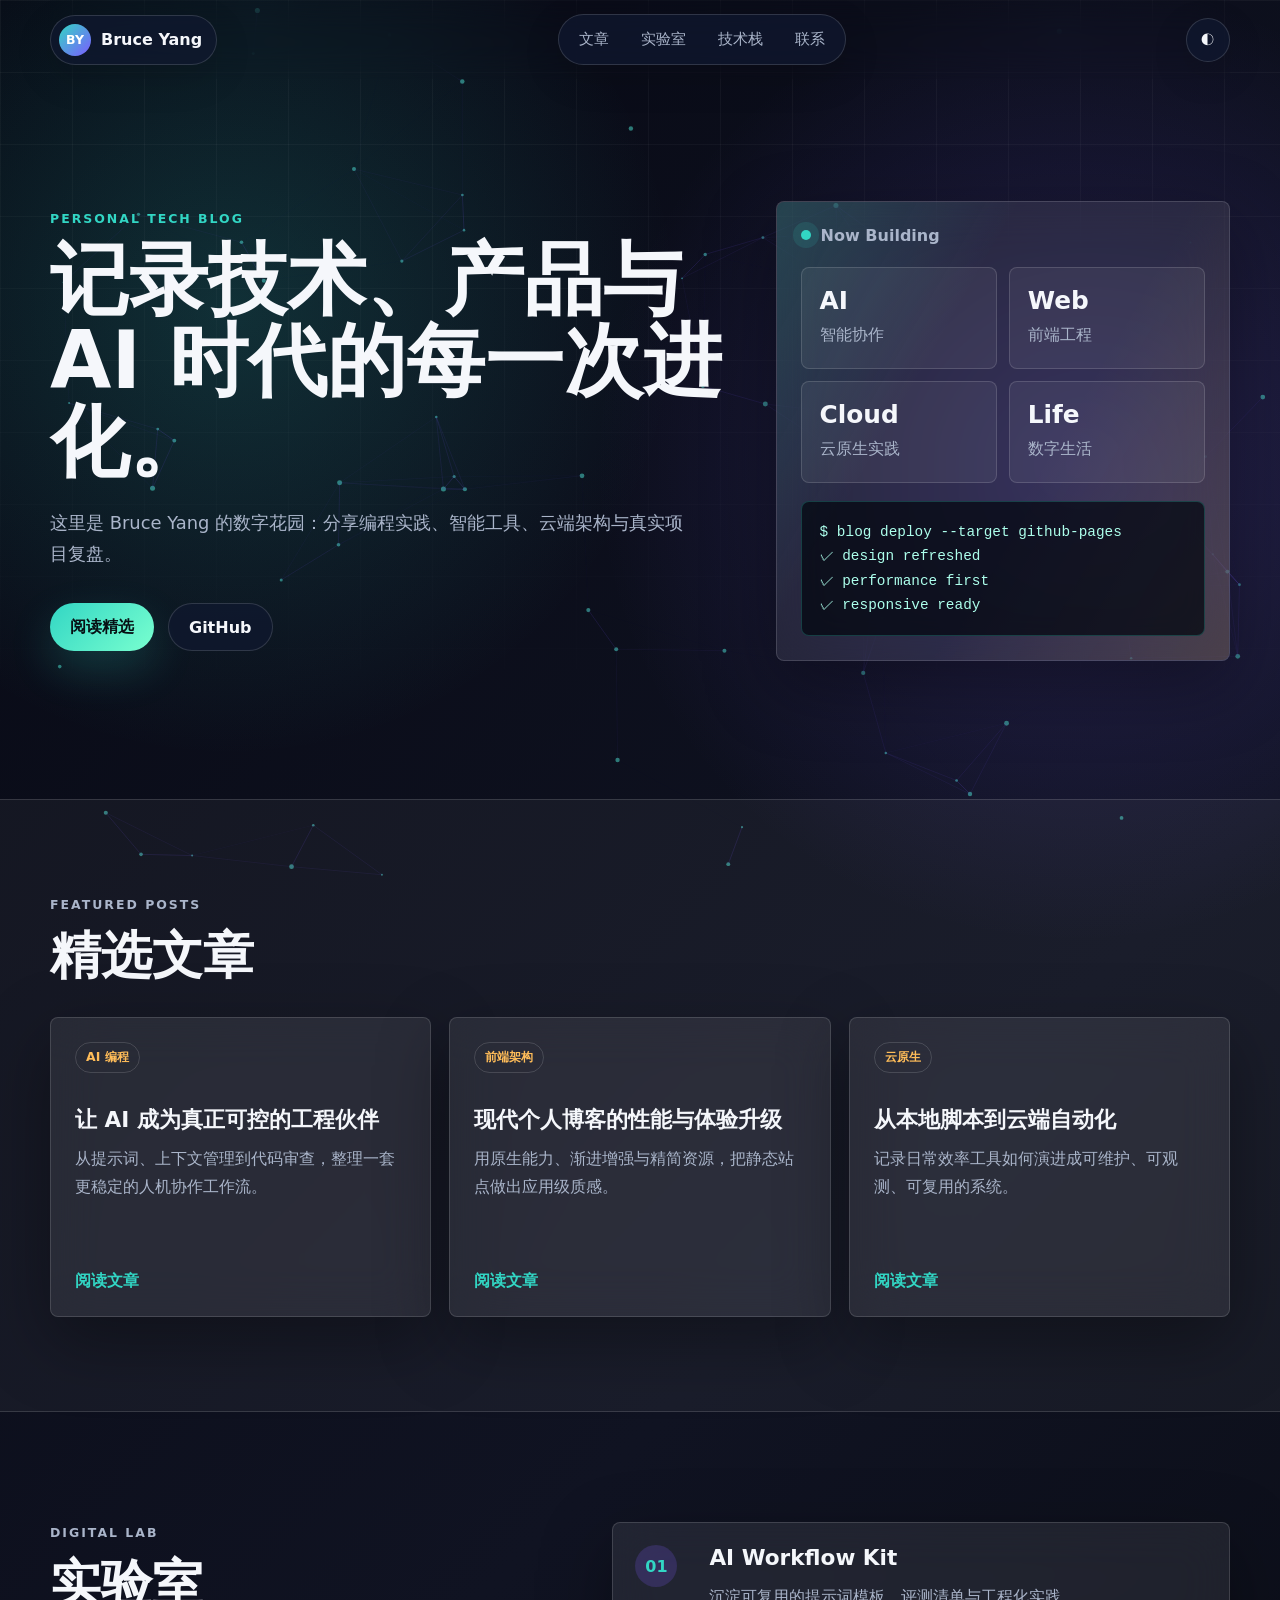
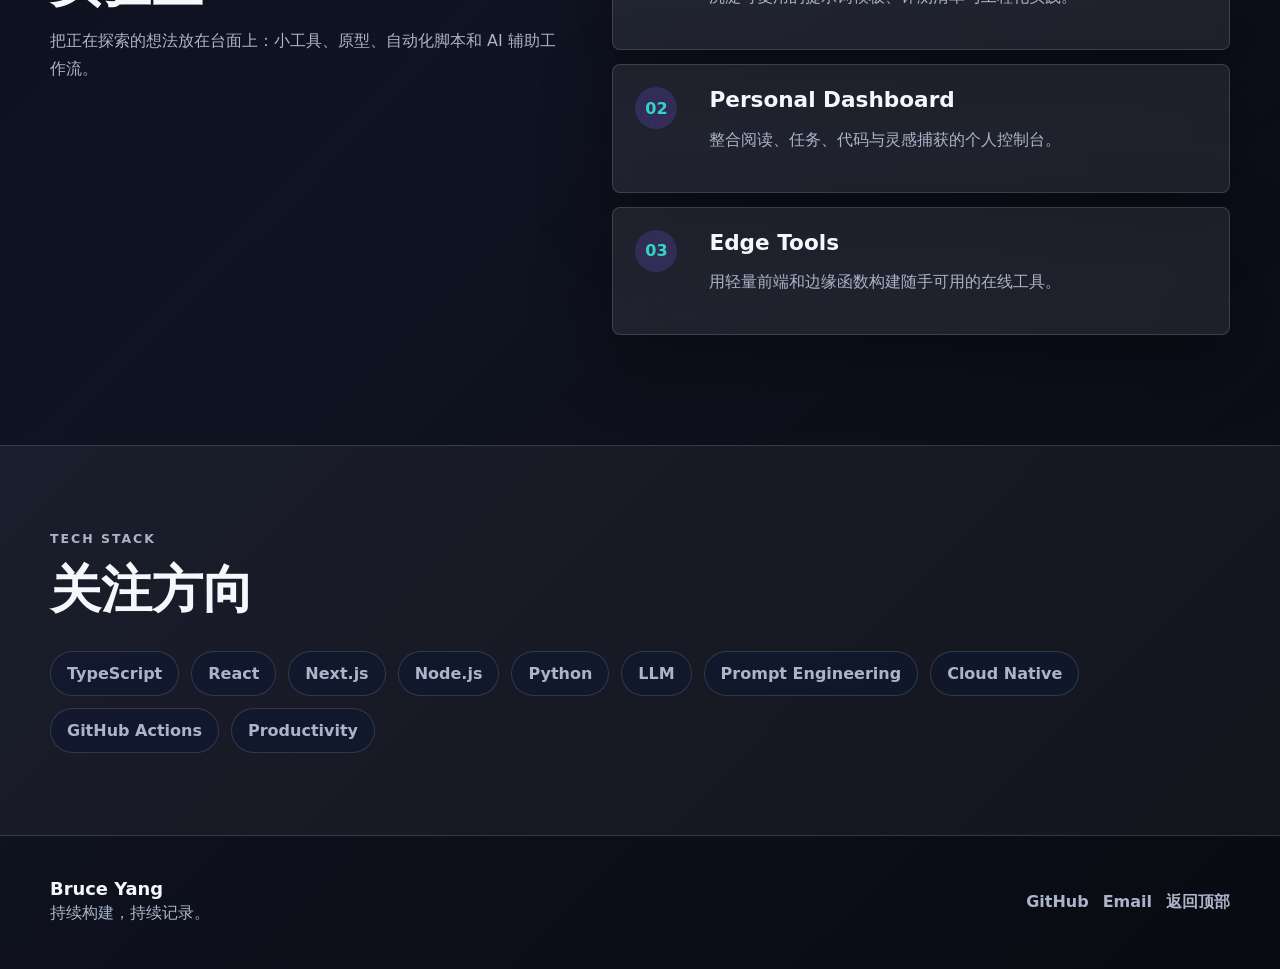
==== commit 4a769af6: "Refresh personal blog" ====
--- a/index.html
+++ b/index.html
@@ -1,54 +1,177 @@
-<!DOCTYPE html>
-<html lang="en-US">
+<!doctype html>
+<html lang="zh-CN">
   <head>
-    <meta charset="utf-8">
-    <meta name="viewport" content="width=device-width,initial-scale=1">
-    <title>bruceyang</title>
-    <meta name="generator" content="VuePress 1.7.1">
-    <link rel="shortcut icon" href="https://avatars1.githubusercontent.com/u/33708068?s=400&amp;u=45d2437867b7706283aa9f1b7300b822e9c85f1b&amp;v=4">
-    <link rel="apple-touch-icon" href="https://avatars1.githubusercontent.com/u/33708068?s=400&amp;u=45d2437867b7706283aa9f1b7300b822e9c85f1b&amp;v=4">
-    <meta name="description" content="技术博客">
-    <meta name="theme-color" content="#3eaf7c">
-    <meta name="apple-mobile-web-app-capable" content="yes">
-    <meta name="apple-mobile-web-app-status-bar-style" content="black">
-    
-    <link rel="preload" href="/assets/css/0.styles.e09f4a35.css" as="style"><link rel="preload" href="/assets/js/app.767480c9.js" as="script"><link rel="preload" href="/assets/js/2.3d662a95.js" as="script"><link rel="preload" href="/assets/js/11.85c9d756.js" as="script"><link rel="prefetch" href="/assets/js/10.1e893d32.js"><link rel="prefetch" href="/assets/js/12.300bacba.js"><link rel="prefetch" href="/assets/js/3.816dc6c0.js"><link rel="prefetch" href="/assets/js/4.25270e6b.js"><link rel="prefetch" href="/assets/js/5.0064911a.js"><link rel="prefetch" href="/assets/js/6.7d0ef18d.js"><link rel="prefetch" href="/assets/js/7.396624dc.js"><link rel="prefetch" href="/assets/js/8.11a7ebdc.js"><link rel="prefetch" href="/assets/js/9.10352a20.js">
-    <link rel="stylesheet" href="/assets/css/0.styles.e09f4a35.css">
+    <meta charset="utf-8" />
+    <meta name="viewport" content="width=device-width, initial-scale=1" />
+    <meta
+      name="description"
+      content="Bruce Yang 的个人博客，记录 AI、编程、云原生与数字生活。"
+    />
+    <meta name="theme-color" content="#0b1020" />
+    <title>Bruce Yang | Tech Blog</title>
+    <link rel="stylesheet" href="styles.css" />
   </head>
   <body>
-    <div id="app" data-server-rendered="true"><div class="theme-container no-sidebar"><header class="navbar"><div class="sidebar-button"><svg xmlns="http://www.w3.org/2000/svg" aria-hidden="true" role="img" viewBox="0 0 448 512" class="icon"><path fill="currentColor" d="M436 124H12c-6.627 0-12-5.373-12-12V80c0-6.627 5.373-12 12-12h424c6.627 0 12 5.373 12 12v32c0 6.627-5.373 12-12 12zm0 160H12c-6.627 0-12-5.373-12-12v-32c0-6.627 5.373-12 12-12h424c6.627 0 12 5.373 12 12v32c0 6.627-5.373 12-12 12zm0 160H12c-6.627 0-12-5.373-12-12v-32c0-6.627 5.373-12 12-12h424c6.627 0 12 5.373 12 12v32c0 6.627-5.373 12-12 12z"></path></svg></div> <a href="/" aria-current="page" class="home-link router-link-exact-active router-link-active"><!----> <span class="site-name">bruceyang</span></a> <div class="links"><div class="search-box"><input aria-label="Search" autocomplete="off" spellcheck="false" value=""> <!----></div> <nav class="nav-links can-hide"><div class="nav-item"><a href="/" aria-current="page" class="nav-link router-link-exact-active router-link-active">
-  首页
-</a></div><div class="nav-item"><a href="/Algorithm/" class="nav-link">
-  算法
-</a></div><div class="nav-item"><a href="/Java/" class="nav-link">
-  后端
-</a></div><div class="nav-item"><a href="/Frontend/" class="nav-link">
-  前端
-</a></div><div class="nav-item"><a href="/Database/" class="nav-link">
-  数据库
-</a></div><div class="nav-item"><a href="/Tools/" class="nav-link">
-  工具
-</a></div> <!----></nav></div></header> <div class="sidebar-mask"></div> <aside class="sidebar"><nav class="nav-links"><div class="nav-item"><a href="/" aria-current="page" class="nav-link router-link-exact-active router-link-active">
-  首页
-</a></div><div class="nav-item"><a href="/Algorithm/" class="nav-link">
-  算法
-</a></div><div class="nav-item"><a href="/Java/" class="nav-link">
-  后端
-</a></div><div class="nav-item"><a href="/Frontend/" class="nav-link">
-  前端
-</a></div><div class="nav-item"><a href="/Database/" class="nav-link">
-  数据库
-</a></div><div class="nav-item"><a href="/Tools/" class="nav-link">
-  工具
-</a></div> <!----></nav>  <!----> </aside> <main aria-labelledby="main-title" class="home"><header class="hero"><img src="https://avatars1.githubusercontent.com/u/33708068?s=400&amp;u=45d2437867b7706283aa9f1b7300b822e9c85f1b&amp;v=4" alt="hero"> <h1 id="main-title">
-      bruceyang
-    </h1> <p class="description">
-      技术博客
-    </p> <p class="action"><a href="/Database/" class="nav-link action-button">
-  进入浏览 →
-</a></p></header> <!----> <div class="theme-default-content custom content__default"></div> <div class="footer">
-    VuePress + Git + Markdown
-  </div></main></div><div class="global-ui"><!----></div></div>
-    <script src="/assets/js/app.767480c9.js" defer></script><script src="/assets/js/2.3d662a95.js" defer></script><script src="/assets/js/11.85c9d756.js" defer></script>
+    <canvas id="neural-canvas" aria-hidden="true"></canvas>
+
+    <header class="site-header">
+      <a class="brand" href="#top" aria-label="Bruce Yang 首页">
+        <span class="brand-mark">BY</span>
+        <span>Bruce Yang</span>
+      </a>
+      <nav class="nav-links" aria-label="主导航">
+        <a href="#posts">文章</a>
+        <a href="#lab">实验室</a>
+        <a href="#stack">技术栈</a>
+        <a href="#contact">联系</a>
+      </nav>
+      <button class="theme-toggle" type="button" aria-label="切换主题">
+        <span class="theme-icon" aria-hidden="true">◐</span>
+      </button>
+    </header>
+
+    <main id="top">
+      <section class="hero section-shell">
+        <div class="hero-copy reveal">
+          <p class="eyebrow">Personal Tech Blog</p>
+          <h1>记录技术、产品与 AI 时代的每一次进化。</h1>
+          <p class="hero-subtitle">
+            这里是 Bruce Yang 的数字花园：分享编程实践、智能工具、云端架构与真实项目复盘。
+          </p>
+          <div class="hero-actions" aria-label="主要操作">
+            <a class="primary-action" href="#posts">阅读精选</a>
+            <a class="secondary-action" href="https://github.com/bruceyang2012" target="_blank" rel="noreferrer">
+              GitHub
+            </a>
+          </div>
+        </div>
+
+        <aside class="signal-panel reveal" aria-label="博客概览">
+          <div class="signal-header">
+            <span class="live-dot"></span>
+            <span>Now Building</span>
+          </div>
+          <div class="metric-grid">
+            <div>
+              <strong>AI</strong>
+              <span>智能协作</span>
+            </div>
+            <div>
+              <strong>Web</strong>
+              <span>前端工程</span>
+            </div>
+            <div>
+              <strong>Cloud</strong>
+              <span>云原生实践</span>
+            </div>
+            <div>
+              <strong>Life</strong>
+              <span>数字生活</span>
+            </div>
+          </div>
+          <pre class="terminal-card" aria-label="终端风格展示"><code>$ blog deploy --target github-pages
+✓ design refreshed
+✓ performance first
+✓ responsive ready</code></pre>
+        </aside>
+      </section>
+
+      <section id="posts" class="content-band">
+        <div class="section-shell">
+          <div class="section-heading reveal">
+            <p class="eyebrow">Featured Posts</p>
+            <h2>精选文章</h2>
+          </div>
+          <div class="post-grid">
+            <article class="post-card reveal">
+              <span class="post-tag">AI 编程</span>
+              <h3>让 AI 成为真正可控的工程伙伴</h3>
+              <p>从提示词、上下文管理到代码审查，整理一套更稳定的人机协作工作流。</p>
+              <a href="#" aria-label="阅读文章：让 AI 成为真正可控的工程伙伴">阅读文章</a>
+            </article>
+            <article class="post-card reveal">
+              <span class="post-tag">前端架构</span>
+              <h3>现代个人博客的性能与体验升级</h3>
+              <p>用原生能力、渐进增强与精简资源，把静态站点做出应用级质感。</p>
+              <a href="#" aria-label="阅读文章：现代个人博客的性能与体验升级">阅读文章</a>
+            </article>
+            <article class="post-card reveal">
+              <span class="post-tag">云原生</span>
+              <h3>从本地脚本到云端自动化</h3>
+              <p>记录日常效率工具如何演进成可维护、可观测、可复用的系统。</p>
+              <a href="#" aria-label="阅读文章：从本地脚本到云端自动化">阅读文章</a>
+            </article>
+          </div>
+        </div>
+      </section>
+
+      <section id="lab" class="section-shell split-section">
+        <div class="section-heading reveal">
+          <p class="eyebrow">Digital Lab</p>
+          <h2>实验室</h2>
+          <p>
+            把正在探索的想法放在台面上：小工具、原型、自动化脚本和 AI 辅助工作流。
+          </p>
+        </div>
+        <div class="lab-list">
+          <article class="lab-item reveal">
+            <span>01</span>
+            <div>
+              <h3>AI Workflow Kit</h3>
+              <p>沉淀可复用的提示词模板、评测清单与工程化实践。</p>
+            </div>
+          </article>
+          <article class="lab-item reveal">
+            <span>02</span>
+            <div>
+              <h3>Personal Dashboard</h3>
+              <p>整合阅读、任务、代码与灵感捕获的个人控制台。</p>
+            </div>
+          </article>
+          <article class="lab-item reveal">
+            <span>03</span>
+            <div>
+              <h3>Edge Tools</h3>
+              <p>用轻量前端和边缘函数构建随手可用的在线工具。</p>
+            </div>
+          </article>
+        </div>
+      </section>
+
+      <section id="stack" class="content-band compact-band">
+        <div class="section-shell">
+          <div class="section-heading reveal">
+            <p class="eyebrow">Tech Stack</p>
+            <h2>关注方向</h2>
+          </div>
+          <div class="stack-cloud reveal" aria-label="技术关键词">
+            <span>TypeScript</span>
+            <span>React</span>
+            <span>Next.js</span>
+            <span>Node.js</span>
+            <span>Python</span>
+            <span>LLM</span>
+            <span>Prompt Engineering</span>
+            <span>Cloud Native</span>
+            <span>GitHub Actions</span>
+            <span>Productivity</span>
+          </div>
+        </div>
+      </section>
+    </main>
+
+    <footer id="contact" class="site-footer">
+      <div>
+        <strong>Bruce Yang</strong>
+        <p>持续构建，持续记录。</p>
+      </div>
+      <div class="footer-links">
+        <a href="https://github.com/bruceyang2012" target="_blank" rel="noreferrer">GitHub</a>
+        <a href="mailto:bruceyang2012@github.io">Email</a>
+        <a href="#top">返回顶部</a>
+      </div>
+    </footer>
+
+    <script src="script.js"></script>
   </body>
 </html>
--- a/styles.css
+++ b/styles.css
@@ -0,0 +1,580 @@
+:root {
+  color-scheme: dark;
+  --bg: #070914;
+  --bg-elevated: rgba(16, 24, 48, 0.72);
+  --text: #f5f7fb;
+  --muted: #aab5ca;
+  --line: rgba(255, 255, 255, 0.14);
+  --accent: #32d6c4;
+  --accent-2: #7c5cff;
+  --accent-3: #ffbd59;
+  --card: rgba(255, 255, 255, 0.08);
+  --shadow: 0 24px 70px rgba(0, 0, 0, 0.34);
+  --radius: 8px;
+  font-family: ui-sans-serif, system-ui, -apple-system, BlinkMacSystemFont, "Segoe UI", sans-serif;
+}
+
+:root[data-theme="light"] {
+  color-scheme: light;
+  --bg: #f6f8fc;
+  --bg-elevated: rgba(255, 255, 255, 0.78);
+  --text: #101525;
+  --muted: #536078;
+  --line: rgba(20, 30, 54, 0.14);
+  --card: rgba(255, 255, 255, 0.88);
+  --shadow: 0 24px 60px rgba(38, 51, 77, 0.14);
+}
+
+* {
+  box-sizing: border-box;
+}
+
+html {
+  scroll-behavior: smooth;
+}
+
+body {
+  min-width: 320px;
+  margin: 0;
+  background:
+    radial-gradient(circle at 18% 12%, rgba(50, 214, 196, 0.18), transparent 28rem),
+    radial-gradient(circle at 84% 18%, rgba(124, 92, 255, 0.22), transparent 30rem),
+    linear-gradient(135deg, var(--bg), #101322 54%, #090b12);
+  color: var(--text);
+  overflow-x: hidden;
+}
+
+body::before {
+  position: fixed;
+  inset: 0;
+  z-index: -2;
+  content: "";
+  background-image:
+    linear-gradient(rgba(255, 255, 255, 0.045) 1px, transparent 1px),
+    linear-gradient(90deg, rgba(255, 255, 255, 0.045) 1px, transparent 1px);
+  background-size: 72px 72px;
+  mask-image: linear-gradient(to bottom, black, transparent 86%);
+}
+
+a {
+  color: inherit;
+  text-decoration: none;
+}
+
+#neural-canvas {
+  position: fixed;
+  inset: 0;
+  z-index: -1;
+  width: 100%;
+  height: 100%;
+  opacity: 0.68;
+}
+
+.site-header {
+  position: sticky;
+  top: 0;
+  z-index: 20;
+  display: flex;
+  align-items: center;
+  justify-content: space-between;
+  gap: 24px;
+  width: min(1180px, calc(100% - 32px));
+  min-height: 72px;
+  margin: 0 auto;
+  padding: 14px 0;
+  backdrop-filter: blur(18px);
+}
+
+.brand,
+.nav-links,
+.theme-toggle {
+  border: 1px solid var(--line);
+  background: var(--bg-elevated);
+  box-shadow: 0 12px 40px rgba(0, 0, 0, 0.12);
+}
+
+.brand {
+  display: inline-flex;
+  align-items: center;
+  gap: 10px;
+  min-height: 44px;
+  padding: 8px 14px 8px 8px;
+  border-radius: 999px;
+  font-weight: 800;
+}
+
+.brand-mark {
+  display: grid;
+  width: 32px;
+  height: 32px;
+  place-items: center;
+  border-radius: 50%;
+  background: linear-gradient(135deg, var(--accent), var(--accent-2));
+  color: #fff;
+  font-size: 0.78rem;
+}
+
+.nav-links {
+  display: flex;
+  align-items: center;
+  gap: 4px;
+  min-height: 44px;
+  padding: 6px;
+  border-radius: 999px;
+}
+
+.nav-links a {
+  padding: 9px 14px;
+  border-radius: 999px;
+  color: var(--muted);
+  font-size: 0.94rem;
+  transition: 180ms ease;
+}
+
+.nav-links a:hover {
+  background: rgba(255, 255, 255, 0.1);
+  color: var(--text);
+}
+
+.theme-toggle {
+  display: grid;
+  width: 44px;
+  height: 44px;
+  place-items: center;
+  border-radius: 50%;
+  color: var(--text);
+  cursor: pointer;
+}
+
+.section-shell {
+  width: min(1180px, calc(100% - 32px));
+  margin: 0 auto;
+}
+
+.hero {
+  display: grid;
+  grid-template-columns: minmax(0, 1.08fr) minmax(320px, 0.72fr);
+  gap: 44px;
+  align-items: center;
+  min-height: min(720px, calc(100svh - 72px));
+  padding: 48px 0 64px;
+}
+
+.eyebrow {
+  margin: 0 0 14px;
+  color: var(--accent);
+  font-size: 0.78rem;
+  font-weight: 800;
+  letter-spacing: 0.16em;
+  text-transform: uppercase;
+}
+
+h1,
+h2,
+h3,
+p {
+  margin-top: 0;
+}
+
+h1 {
+  max-width: 760px;
+  margin-bottom: 24px;
+  font-size: clamp(3.2rem, 6.2vw, 5.7rem);
+  line-height: 1.02;
+  letter-spacing: 0;
+}
+
+h2 {
+  margin-bottom: 18px;
+  font-size: clamp(2rem, 4vw, 4.6rem);
+  line-height: 1;
+  letter-spacing: 0;
+}
+
+h3 {
+  margin-bottom: 12px;
+  font-size: 1.35rem;
+  line-height: 1.22;
+}
+
+.hero-subtitle,
+.section-heading p,
+.post-card p,
+.lab-item p,
+.site-footer p {
+  color: var(--muted);
+  line-height: 1.75;
+}
+
+.hero-subtitle {
+  max-width: 640px;
+  margin-bottom: 34px;
+  font-size: 1.12rem;
+}
+
+.hero-actions {
+  display: flex;
+  flex-wrap: wrap;
+  gap: 14px;
+}
+
+.primary-action,
+.secondary-action {
+  display: inline-flex;
+  align-items: center;
+  justify-content: center;
+  min-height: 48px;
+  padding: 0 20px;
+  border-radius: 999px;
+  font-weight: 800;
+}
+
+.primary-action {
+  background: linear-gradient(135deg, var(--accent), #79ffcf);
+  color: #071014;
+  box-shadow: 0 18px 44px rgba(50, 214, 196, 0.2);
+}
+
+.secondary-action {
+  border: 1px solid var(--line);
+  background: var(--bg-elevated);
+}
+
+.signal-panel,
+.post-card,
+.lab-item {
+  border: 1px solid var(--line);
+  border-radius: var(--radius);
+  background: var(--card);
+  box-shadow: var(--shadow);
+  backdrop-filter: blur(24px);
+}
+
+.signal-panel {
+  position: relative;
+  overflow: hidden;
+  padding: 24px;
+}
+
+.signal-panel::before {
+  position: absolute;
+  inset: 0;
+  content: "";
+  background:
+    linear-gradient(120deg, rgba(50, 214, 196, 0.18), transparent 34%),
+    linear-gradient(300deg, rgba(255, 189, 89, 0.14), transparent 42%);
+  pointer-events: none;
+}
+
+.signal-panel > * {
+  position: relative;
+}
+
+.signal-header {
+  display: flex;
+  align-items: center;
+  gap: 10px;
+  margin-bottom: 22px;
+  color: var(--muted);
+  font-weight: 700;
+}
+
+.live-dot {
+  width: 10px;
+  height: 10px;
+  border-radius: 50%;
+  background: var(--accent);
+  box-shadow: 0 0 0 8px rgba(50, 214, 196, 0.12);
+}
+
+.metric-grid {
+  display: grid;
+  grid-template-columns: repeat(2, minmax(0, 1fr));
+  gap: 12px;
+  margin-bottom: 18px;
+}
+
+.metric-grid div {
+  min-height: 102px;
+  padding: 18px;
+  border: 1px solid var(--line);
+  border-radius: var(--radius);
+  background: rgba(255, 255, 255, 0.06);
+}
+
+.metric-grid strong,
+.metric-grid span {
+  display: block;
+}
+
+.metric-grid strong {
+  margin-bottom: 10px;
+  font-size: 1.55rem;
+}
+
+.metric-grid span {
+  color: var(--muted);
+}
+
+.terminal-card {
+  overflow: auto;
+  margin: 0;
+  padding: 18px;
+  border: 1px solid rgba(50, 214, 196, 0.24);
+  border-radius: var(--radius);
+  background: rgba(4, 8, 16, 0.72);
+  color: #adffec;
+  font-size: 0.9rem;
+  line-height: 1.7;
+}
+
+.content-band {
+  padding: 94px 0;
+  border-block: 1px solid var(--line);
+  background: rgba(255, 255, 255, 0.045);
+}
+
+.section-heading {
+  max-width: 720px;
+  margin-bottom: 36px;
+}
+
+.post-grid {
+  display: grid;
+  grid-template-columns: repeat(3, minmax(0, 1fr));
+  gap: 18px;
+}
+
+.post-card {
+  display: flex;
+  min-height: 300px;
+  flex-direction: column;
+  padding: 24px;
+  transition: transform 180ms ease, border-color 180ms ease, background 180ms ease;
+}
+
+.post-card:hover {
+  transform: translateY(-6px);
+  border-color: rgba(50, 214, 196, 0.42);
+  background: rgba(255, 255, 255, 0.12);
+}
+
+.post-tag {
+  align-self: flex-start;
+  margin-bottom: 34px;
+  padding: 6px 10px;
+  border: 1px solid var(--line);
+  border-radius: 999px;
+  color: var(--accent-3);
+  font-size: 0.78rem;
+  font-weight: 800;
+}
+
+.post-card a {
+  margin-top: auto;
+  color: var(--accent);
+  font-weight: 800;
+}
+
+.split-section {
+  display: grid;
+  grid-template-columns: 0.82fr 1fr;
+  gap: 56px;
+  align-items: start;
+  padding: 110px 0;
+}
+
+.lab-list {
+  display: grid;
+  gap: 14px;
+}
+
+.lab-item {
+  display: grid;
+  grid-template-columns: 56px 1fr;
+  gap: 18px;
+  align-items: start;
+  padding: 22px;
+}
+
+.lab-item span {
+  display: grid;
+  width: 42px;
+  height: 42px;
+  place-items: center;
+  border-radius: 50%;
+  background: rgba(124, 92, 255, 0.2);
+  color: var(--accent);
+  font-weight: 900;
+}
+
+.compact-band {
+  padding: 82px 0;
+}
+
+.stack-cloud {
+  display: flex;
+  flex-wrap: wrap;
+  gap: 12px;
+}
+
+.stack-cloud span {
+  padding: 12px 16px;
+  border: 1px solid var(--line);
+  border-radius: 999px;
+  background: var(--bg-elevated);
+  color: var(--muted);
+  font-weight: 700;
+}
+
+.site-footer {
+  display: flex;
+  align-items: center;
+  justify-content: space-between;
+  gap: 24px;
+  width: min(1180px, calc(100% - 32px));
+  margin: 0 auto;
+  padding: 42px 0;
+}
+
+.site-footer strong {
+  font-size: 1.12rem;
+}
+
+.site-footer p {
+  margin-bottom: 0;
+}
+
+.footer-links {
+  display: flex;
+  flex-wrap: wrap;
+  gap: 14px;
+  color: var(--muted);
+  font-weight: 700;
+}
+
+.footer-links a:hover {
+  color: var(--accent);
+}
+
+.reveal {
+  opacity: 0;
+  transform: translateY(18px);
+  transition: opacity 700ms ease, transform 700ms ease;
+}
+
+.reveal.is-visible {
+  opacity: 1;
+  transform: translateY(0);
+}
+
+@media (max-width: 860px) {
+  .site-header {
+    flex-wrap: wrap;
+    justify-content: center;
+  }
+
+  .brand {
+    margin-right: auto;
+  }
+
+  .nav-links {
+    order: 3;
+    width: 100%;
+    justify-content: center;
+    overflow-x: auto;
+  }
+
+  .hero,
+  .split-section {
+    grid-template-columns: 1fr;
+  }
+
+  .hero {
+    min-height: auto;
+    padding-top: 42px;
+  }
+
+  h1 {
+    max-width: 100%;
+  }
+
+  .post-grid {
+    grid-template-columns: 1fr;
+  }
+}
+
+@media (max-width: 520px) {
+  .section-shell,
+  .site-header,
+  .site-footer {
+    width: min(100% - 24px, 1180px);
+  }
+
+  .brand span:last-child {
+    display: none;
+  }
+
+  .nav-links a {
+    padding-inline: 10px;
+    font-size: 0.86rem;
+  }
+
+  .hero {
+    gap: 24px;
+    padding-top: 24px;
+    padding-bottom: 34px;
+  }
+
+  h1 {
+    font-size: 3rem;
+  }
+
+  .lab-item {
+    grid-template-columns: 1fr;
+  }
+
+  .signal-panel {
+    padding: 16px;
+  }
+
+  .signal-header {
+    margin-bottom: 14px;
+  }
+
+  .metric-grid {
+    grid-template-columns: repeat(2, minmax(0, 1fr));
+    gap: 10px;
+    margin-bottom: 0;
+  }
+
+  .metric-grid div {
+    min-height: 84px;
+    padding: 14px;
+  }
+
+  .metric-grid strong {
+    margin-bottom: 6px;
+    font-size: 1.18rem;
+  }
+
+  .terminal-card {
+    display: none;
+  }
+
+  .site-footer {
+    align-items: flex-start;
+    flex-direction: column;
+  }
+}
+
+@media (prefers-reduced-motion: reduce) {
+  *,
+  *::before,
+  *::after {
+    scroll-behavior: auto !important;
+    transition-duration: 0.01ms !important;
+    animation-duration: 0.01ms !important;
+    animation-iteration-count: 1 !important;
+  }
+}
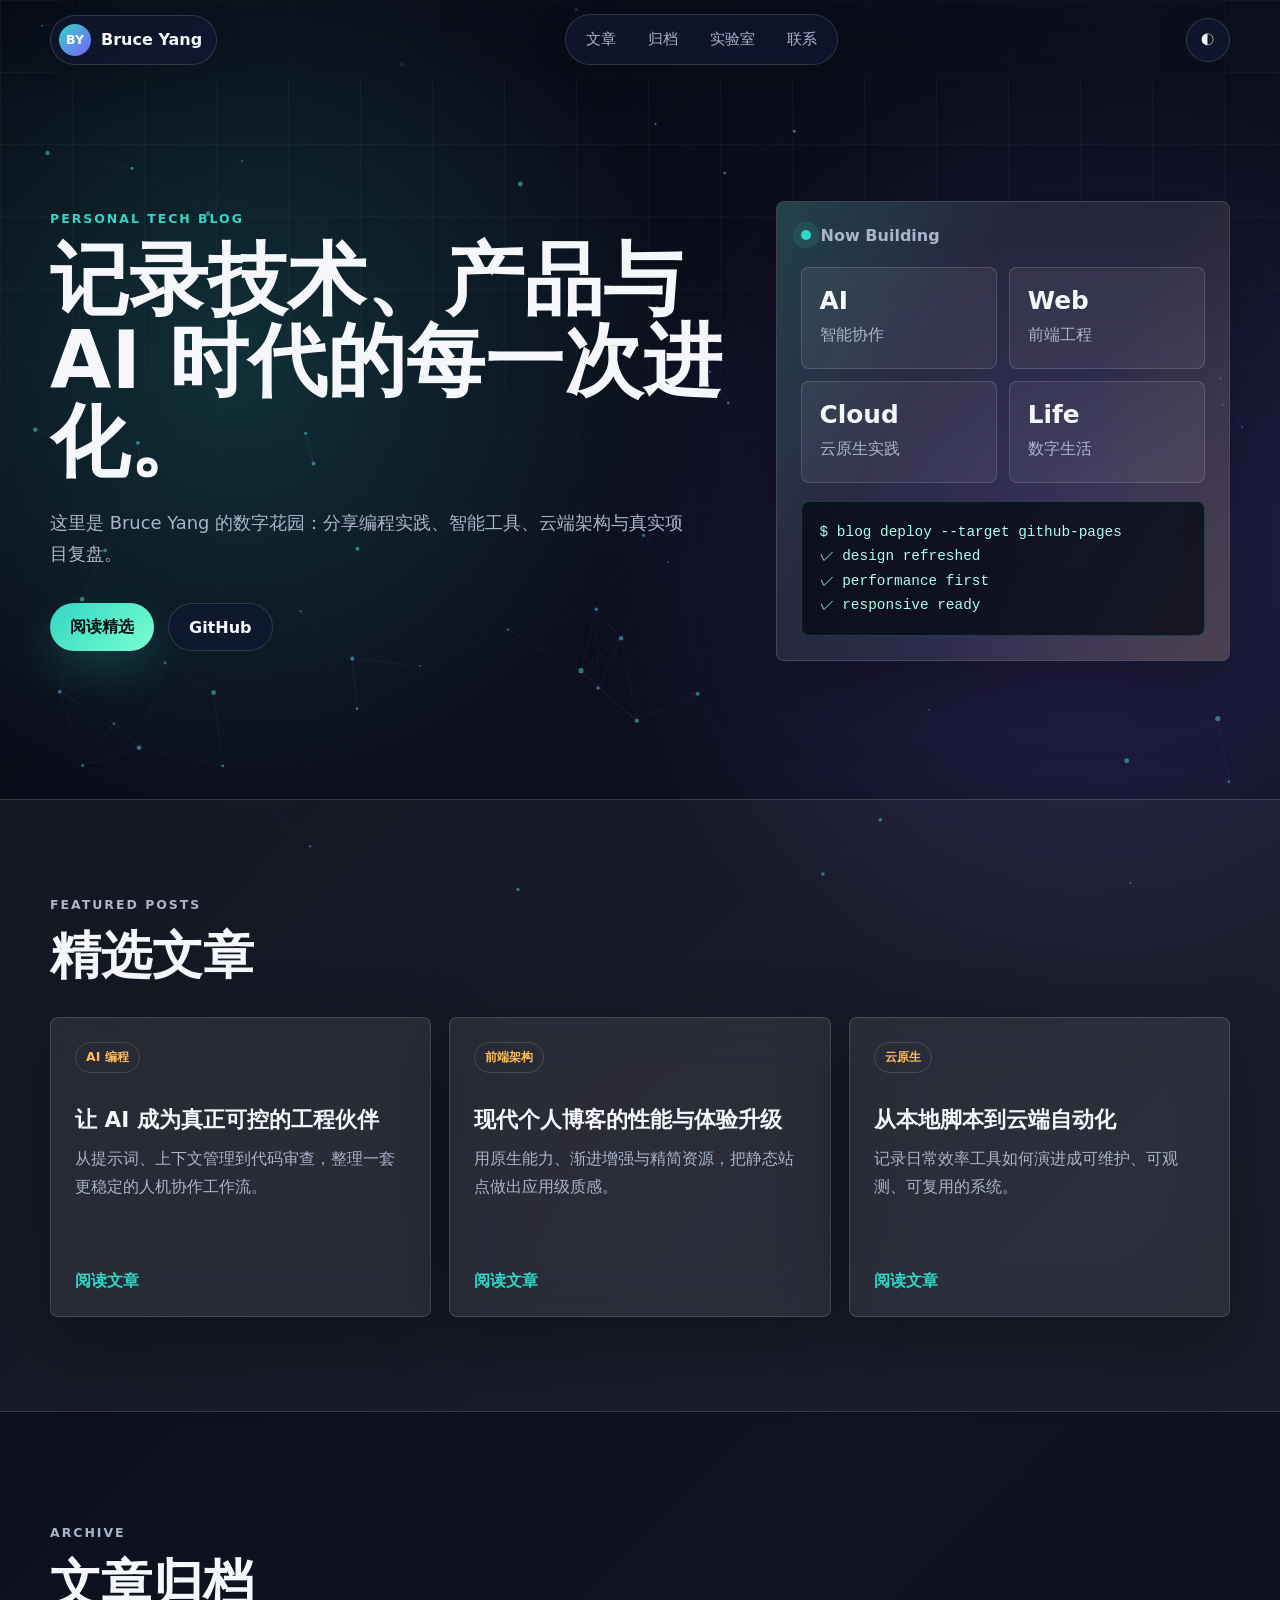
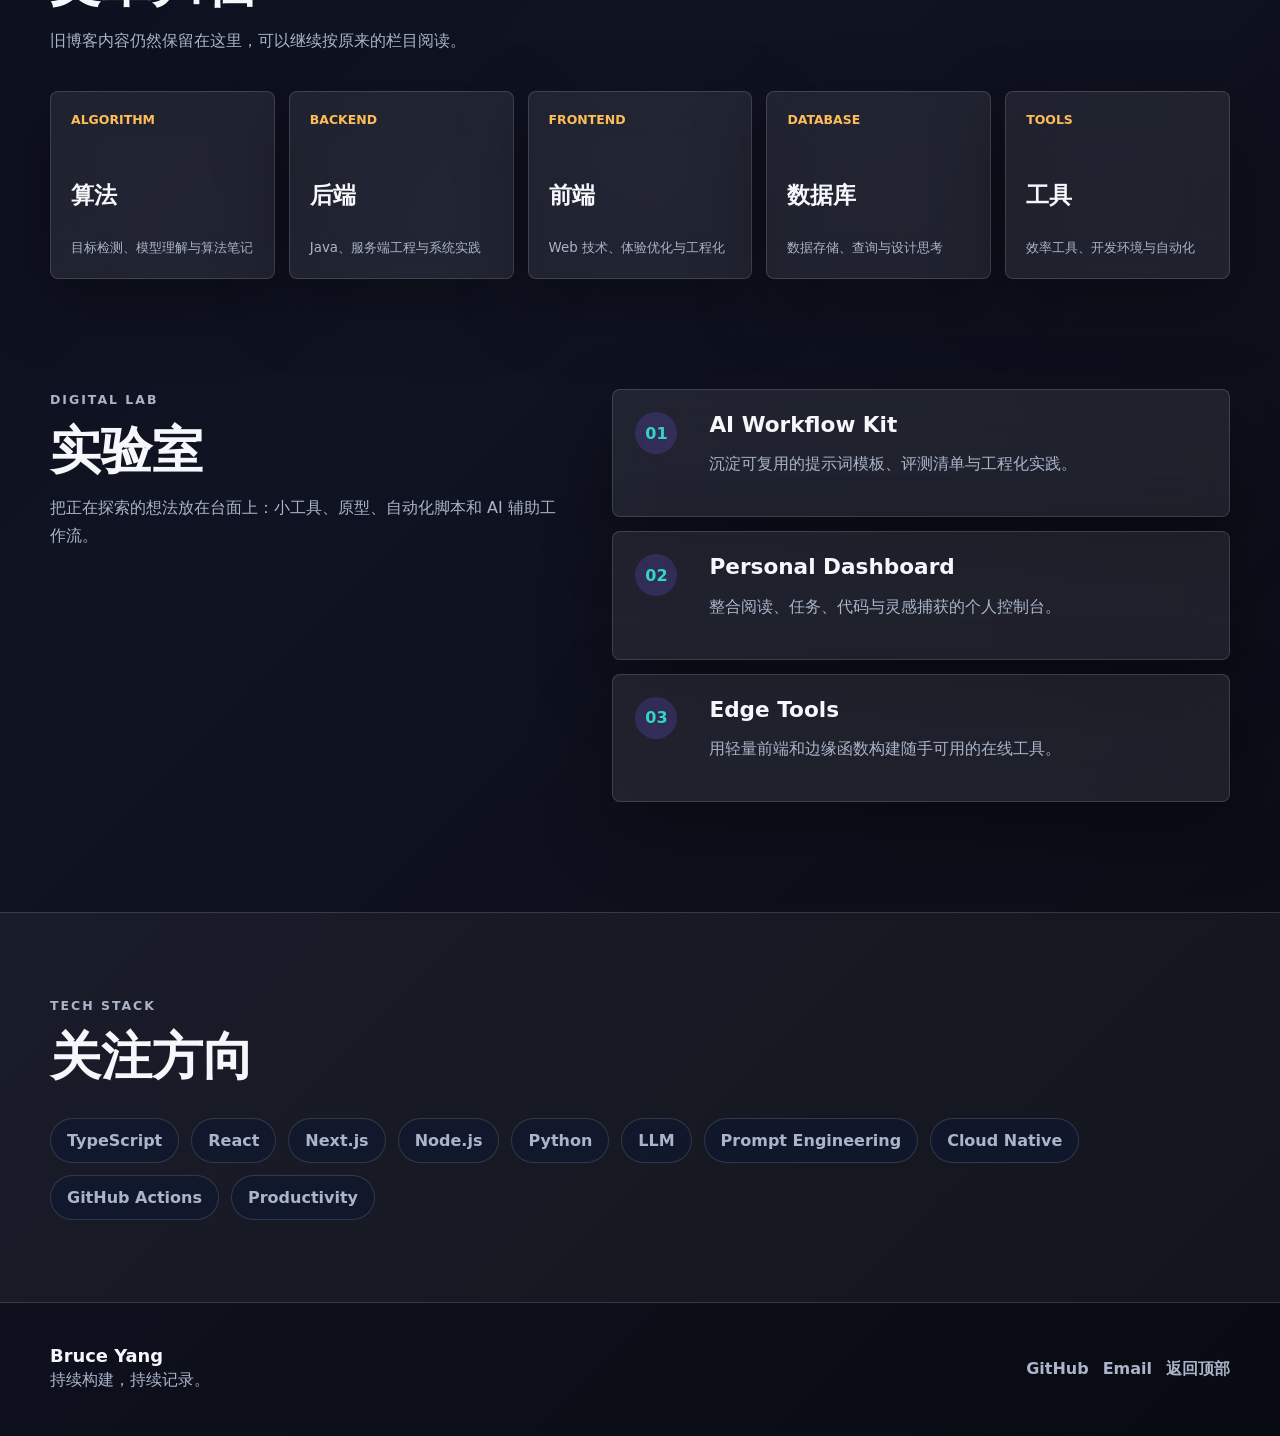
==== commit 52305c47: "Restore archive links on homepage" ====
--- a/index.html
+++ b/index.html
@@ -21,8 +21,8 @@
       </a>
       <nav class="nav-links" aria-label="主导航">
         <a href="#posts">文章</a>
+        <a href="#archive">归档</a>
         <a href="#lab">实验室</a>
-        <a href="#stack">技术栈</a>
         <a href="#contact">联系</a>
       </nav>
       <button class="theme-toggle" type="button" aria-label="切换主题">
@@ -105,6 +105,41 @@
         </div>
       </section>
 
+      <section id="archive" class="section-shell archive-section">
+        <div class="section-heading reveal">
+          <p class="eyebrow">Archive</p>
+          <h2>文章归档</h2>
+          <p>旧博客内容仍然保留在这里，可以继续按原来的栏目阅读。</p>
+        </div>
+        <div class="archive-grid">
+          <a class="archive-card reveal" href="/Algorithm/">
+            <span>Algorithm</span>
+            <strong>算法</strong>
+            <small>目标检测、模型理解与算法笔记</small>
+          </a>
+          <a class="archive-card reveal" href="/Java/">
+            <span>Backend</span>
+            <strong>后端</strong>
+            <small>Java、服务端工程与系统实践</small>
+          </a>
+          <a class="archive-card reveal" href="/Frontend/">
+            <span>Frontend</span>
+            <strong>前端</strong>
+            <small>Web 技术、体验优化与工程化</small>
+          </a>
+          <a class="archive-card reveal" href="/Database/">
+            <span>Database</span>
+            <strong>数据库</strong>
+            <small>数据存储、查询与设计思考</small>
+          </a>
+          <a class="archive-card reveal" href="/Tools/">
+            <span>Tools</span>
+            <strong>工具</strong>
+            <small>效率工具、开发环境与自动化</small>
+          </a>
+        </div>
+      </section>
+
       <section id="lab" class="section-shell split-section">
         <div class="section-heading reveal">
           <p class="eyebrow">Digital Lab</p>
--- a/styles.css
+++ b/styles.css
@@ -384,6 +384,53 @@
   padding: 110px 0;
 }
 
+.archive-section {
+  padding: 110px 0 0;
+}
+
+.archive-grid {
+  display: grid;
+  grid-template-columns: repeat(5, minmax(0, 1fr));
+  gap: 14px;
+}
+
+.archive-card {
+  display: flex;
+  min-height: 188px;
+  flex-direction: column;
+  justify-content: space-between;
+  padding: 20px;
+  border: 1px solid var(--line);
+  border-radius: var(--radius);
+  background: var(--card);
+  box-shadow: var(--shadow);
+  backdrop-filter: blur(24px);
+  transition: transform 180ms ease, border-color 180ms ease, background 180ms ease;
+}
+
+.archive-card:hover {
+  transform: translateY(-5px);
+  border-color: rgba(255, 189, 89, 0.42);
+  background: rgba(255, 255, 255, 0.12);
+}
+
+.archive-card span {
+  color: var(--accent-3);
+  font-size: 0.78rem;
+  font-weight: 900;
+  text-transform: uppercase;
+}
+
+.archive-card strong {
+  margin-top: 28px;
+  font-size: 1.45rem;
+}
+
+.archive-card small {
+  color: var(--muted);
+  line-height: 1.6;
+}
+
 .lab-list {
   display: grid;
   gap: 14px;
@@ -502,6 +549,10 @@
   .post-grid {
     grid-template-columns: 1fr;
   }
+
+  .archive-grid {
+    grid-template-columns: repeat(2, minmax(0, 1fr));
+  }
 }
 
 @media (max-width: 520px) {
@@ -532,6 +583,18 @@
 
   .lab-item {
     grid-template-columns: 1fr;
+  }
+
+  .archive-section {
+    padding-top: 74px;
+  }
+
+  .archive-grid {
+    grid-template-columns: 1fr;
+  }
+
+  .archive-card {
+    min-height: 150px;
   }
 
   .signal-panel {
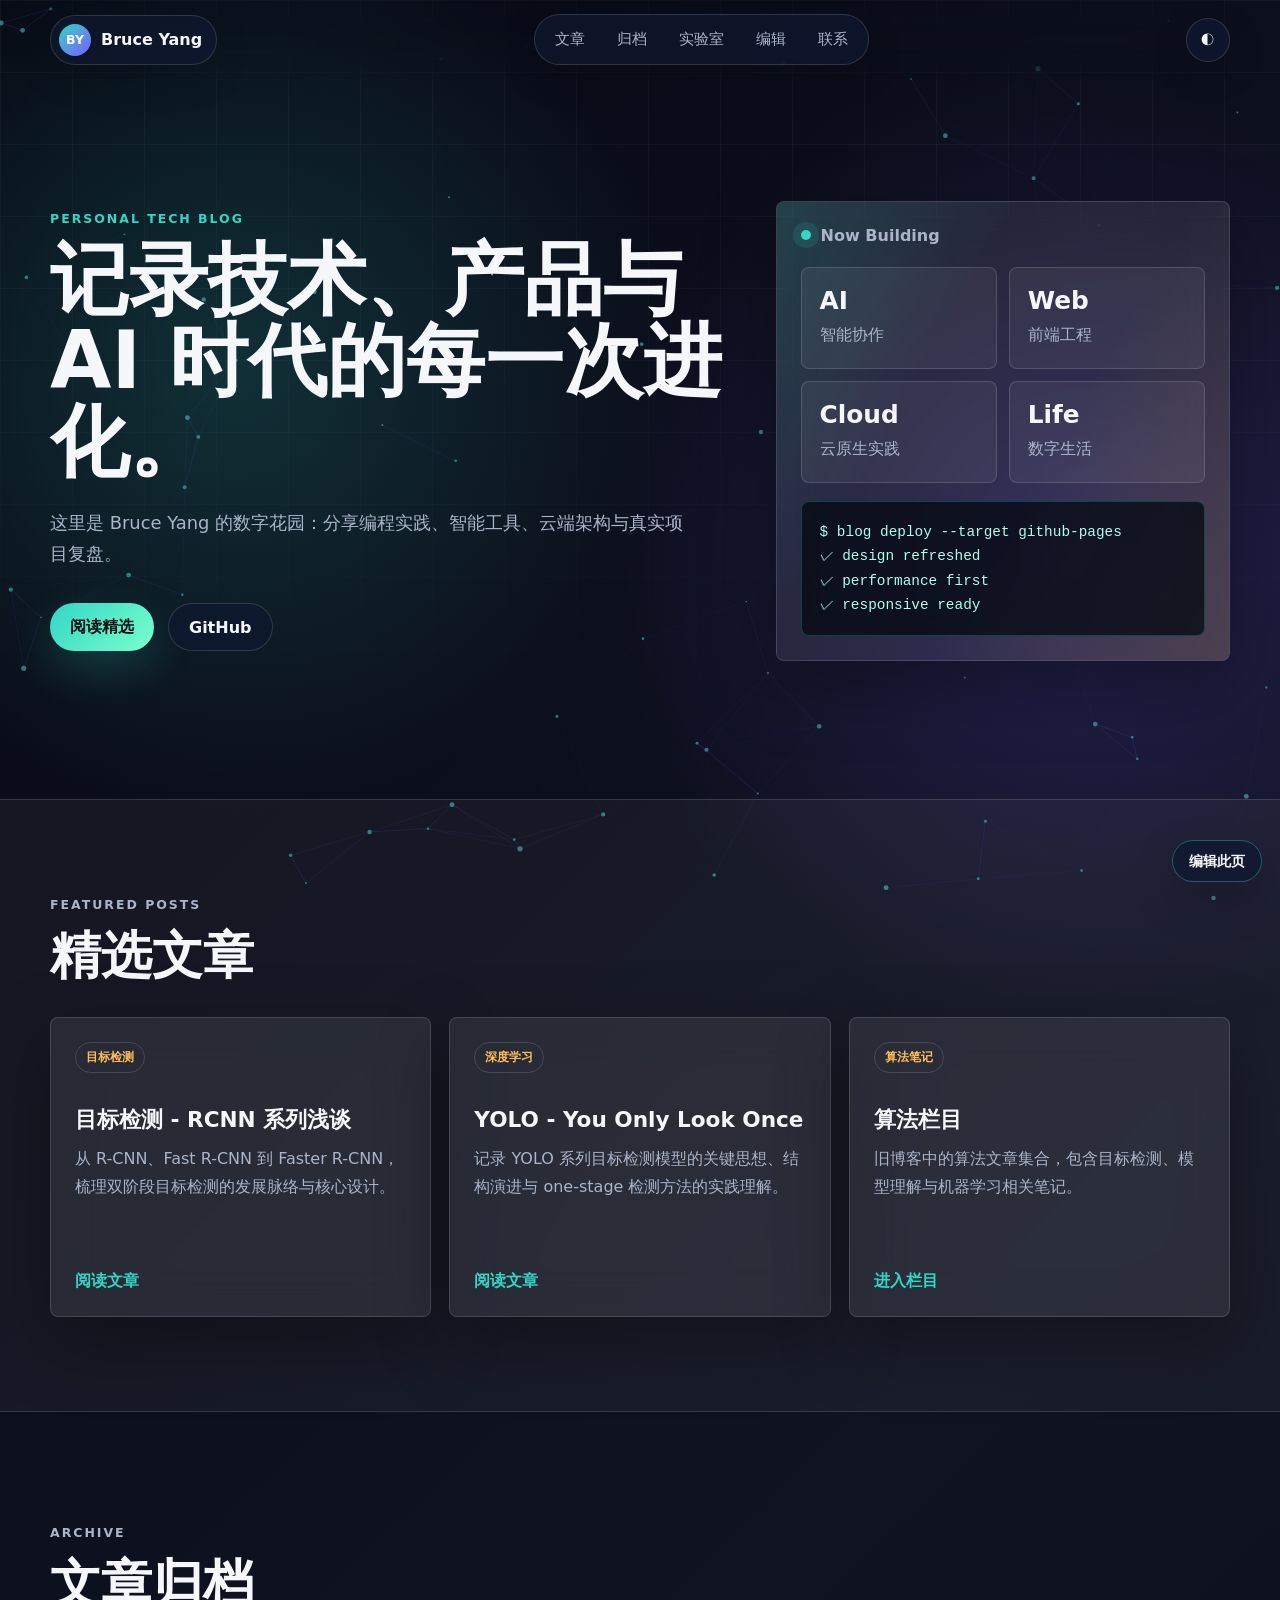
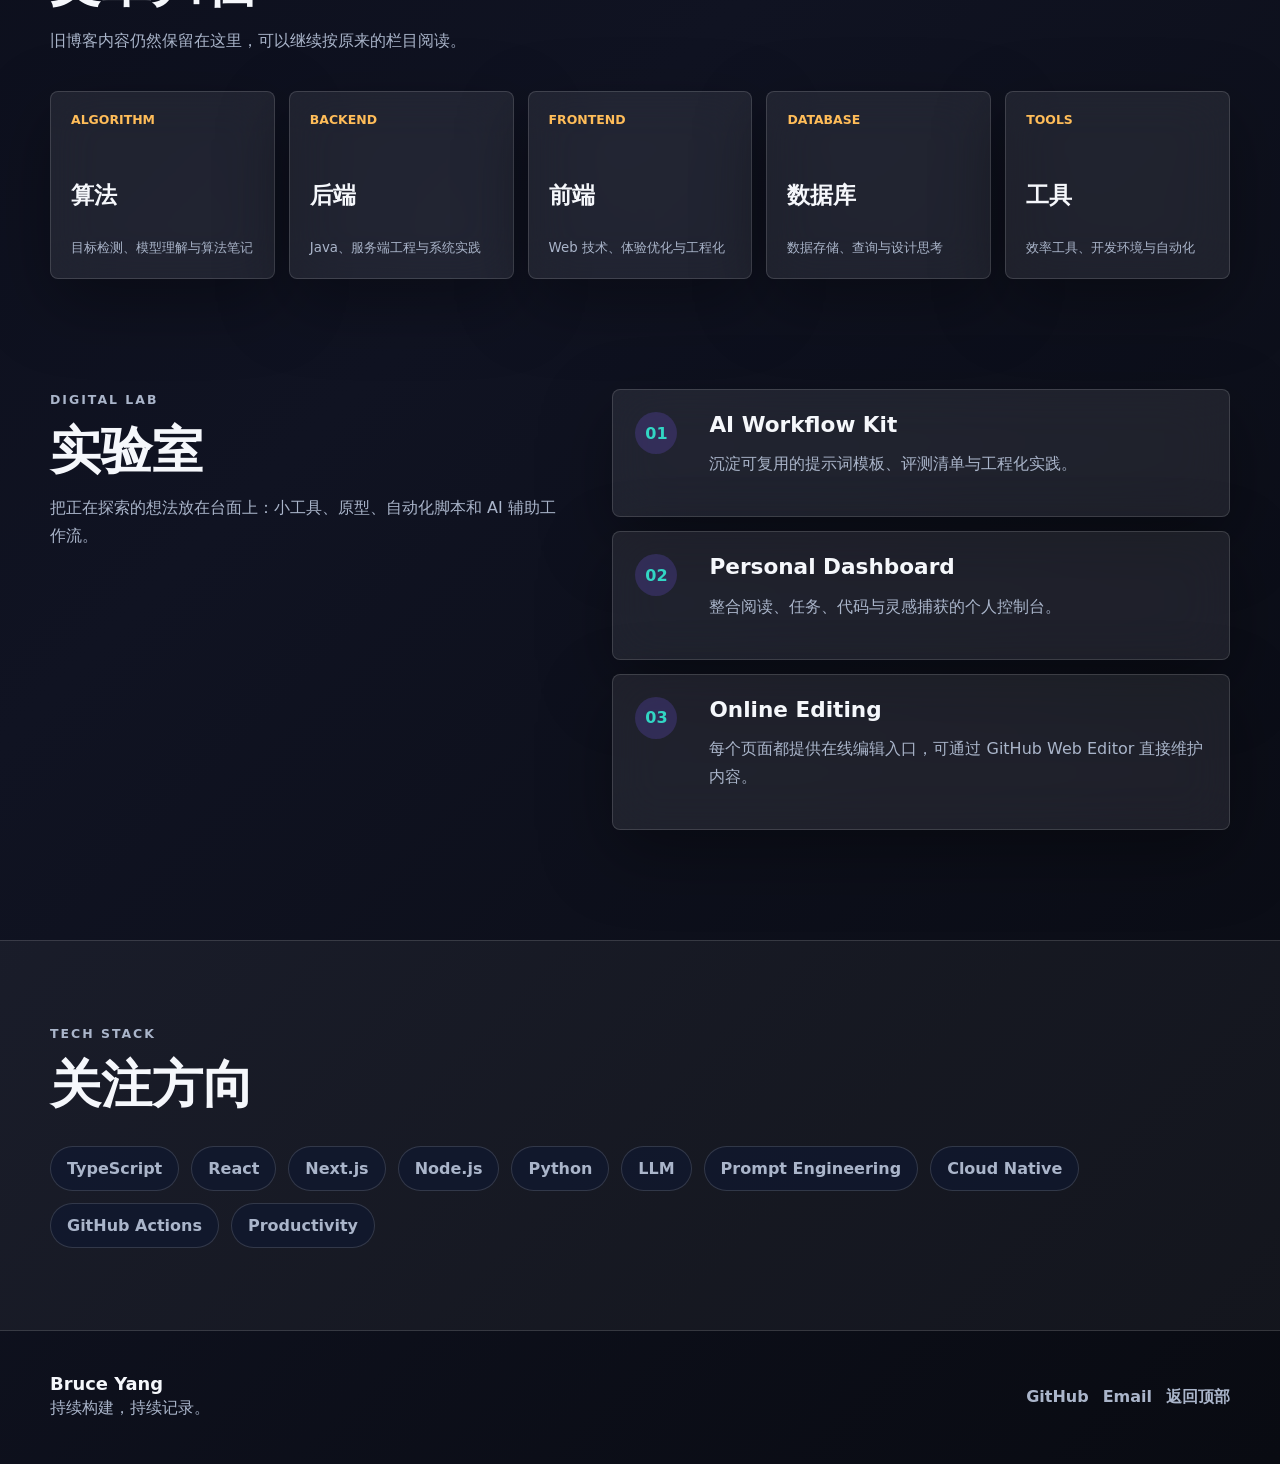
==== commit 9def58da: "Add real featured posts and online editing" ====
--- a/index.html
+++ b/index.html
@@ -23,6 +23,7 @@
         <a href="#posts">文章</a>
         <a href="#archive">归档</a>
         <a href="#lab">实验室</a>
+        <a href="https://github.com/bruceyang2012/bruceyang2012.github.io/edit/master/index.html" target="_blank" rel="noreferrer">编辑</a>
         <a href="#contact">联系</a>
       </nav>
       <button class="theme-toggle" type="button" aria-label="切换主题">
@@ -84,22 +85,22 @@
           </div>
           <div class="post-grid">
             <article class="post-card reveal">
-              <span class="post-tag">AI 编程</span>
-              <h3>让 AI 成为真正可控的工程伙伴</h3>
-              <p>从提示词、上下文管理到代码审查，整理一套更稳定的人机协作工作流。</p>
-              <a href="#" aria-label="阅读文章：让 AI 成为真正可控的工程伙伴">阅读文章</a>
+              <span class="post-tag">目标检测</span>
+              <h3>目标检测 - RCNN 系列浅谈</h3>
+              <p>从 R-CNN、Fast R-CNN 到 Faster R-CNN，梳理双阶段目标检测的发展脉络与核心设计。</p>
+              <a href="/Algorithm/chapter01-two-stage-detection.html" aria-label="阅读文章：目标检测 - RCNN 系列浅谈">阅读文章</a>
             </article>
             <article class="post-card reveal">
-              <span class="post-tag">前端架构</span>
-              <h3>现代个人博客的性能与体验升级</h3>
-              <p>用原生能力、渐进增强与精简资源，把静态站点做出应用级质感。</p>
-              <a href="#" aria-label="阅读文章：现代个人博客的性能与体验升级">阅读文章</a>
+              <span class="post-tag">深度学习</span>
+              <h3>YOLO - You Only Look Once</h3>
+              <p>记录 YOLO 系列目标检测模型的关键思想、结构演进与 one-stage 检测方法的实践理解。</p>
+              <a href="/Algorithm/chapter02-yolov1-v5.html" aria-label="阅读文章：YOLO - You Only Look Once">阅读文章</a>
             </article>
             <article class="post-card reveal">
-              <span class="post-tag">云原生</span>
-              <h3>从本地脚本到云端自动化</h3>
-              <p>记录日常效率工具如何演进成可维护、可观测、可复用的系统。</p>
-              <a href="#" aria-label="阅读文章：从本地脚本到云端自动化">阅读文章</a>
+              <span class="post-tag">算法笔记</span>
+              <h3>算法栏目</h3>
+              <p>旧博客中的算法文章集合，包含目标检测、模型理解与机器学习相关笔记。</p>
+              <a href="/Algorithm/" aria-label="进入算法栏目">进入栏目</a>
             </article>
           </div>
         </div>
@@ -166,8 +167,8 @@
           <article class="lab-item reveal">
             <span>03</span>
             <div>
-              <h3>Edge Tools</h3>
-              <p>用轻量前端和边缘函数构建随手可用的在线工具。</p>
+              <h3>Online Editing</h3>
+              <p>每个页面都提供在线编辑入口，可通过 GitHub Web Editor 直接维护内容。</p>
             </div>
           </article>
         </div>
@@ -208,5 +209,6 @@
     </footer>
 
     <script src="script.js"></script>
+    <script src="edit.js"></script>
   </body>
 </html>
--- a/styles.css
+++ b/styles.css
@@ -504,6 +504,31 @@
   color: var(--accent);
 }
 
+.online-edit-link {
+  position: fixed;
+  right: 18px;
+  bottom: 18px;
+  z-index: 50;
+  display: inline-flex;
+  align-items: center;
+  justify-content: center;
+  min-height: 42px;
+  padding: 0 16px;
+  border: 1px solid rgba(50, 214, 196, 0.36);
+  border-radius: 999px;
+  background: rgba(16, 24, 48, 0.84);
+  color: var(--text);
+  font-size: 0.9rem;
+  font-weight: 900;
+  box-shadow: 0 18px 44px rgba(0, 0, 0, 0.24);
+  backdrop-filter: blur(18px);
+}
+
+.online-edit-link:hover {
+  border-color: rgba(255, 189, 89, 0.5);
+  color: var(--accent);
+}
+
 .reveal {
   opacity: 0;
   transform: translateY(18px);
